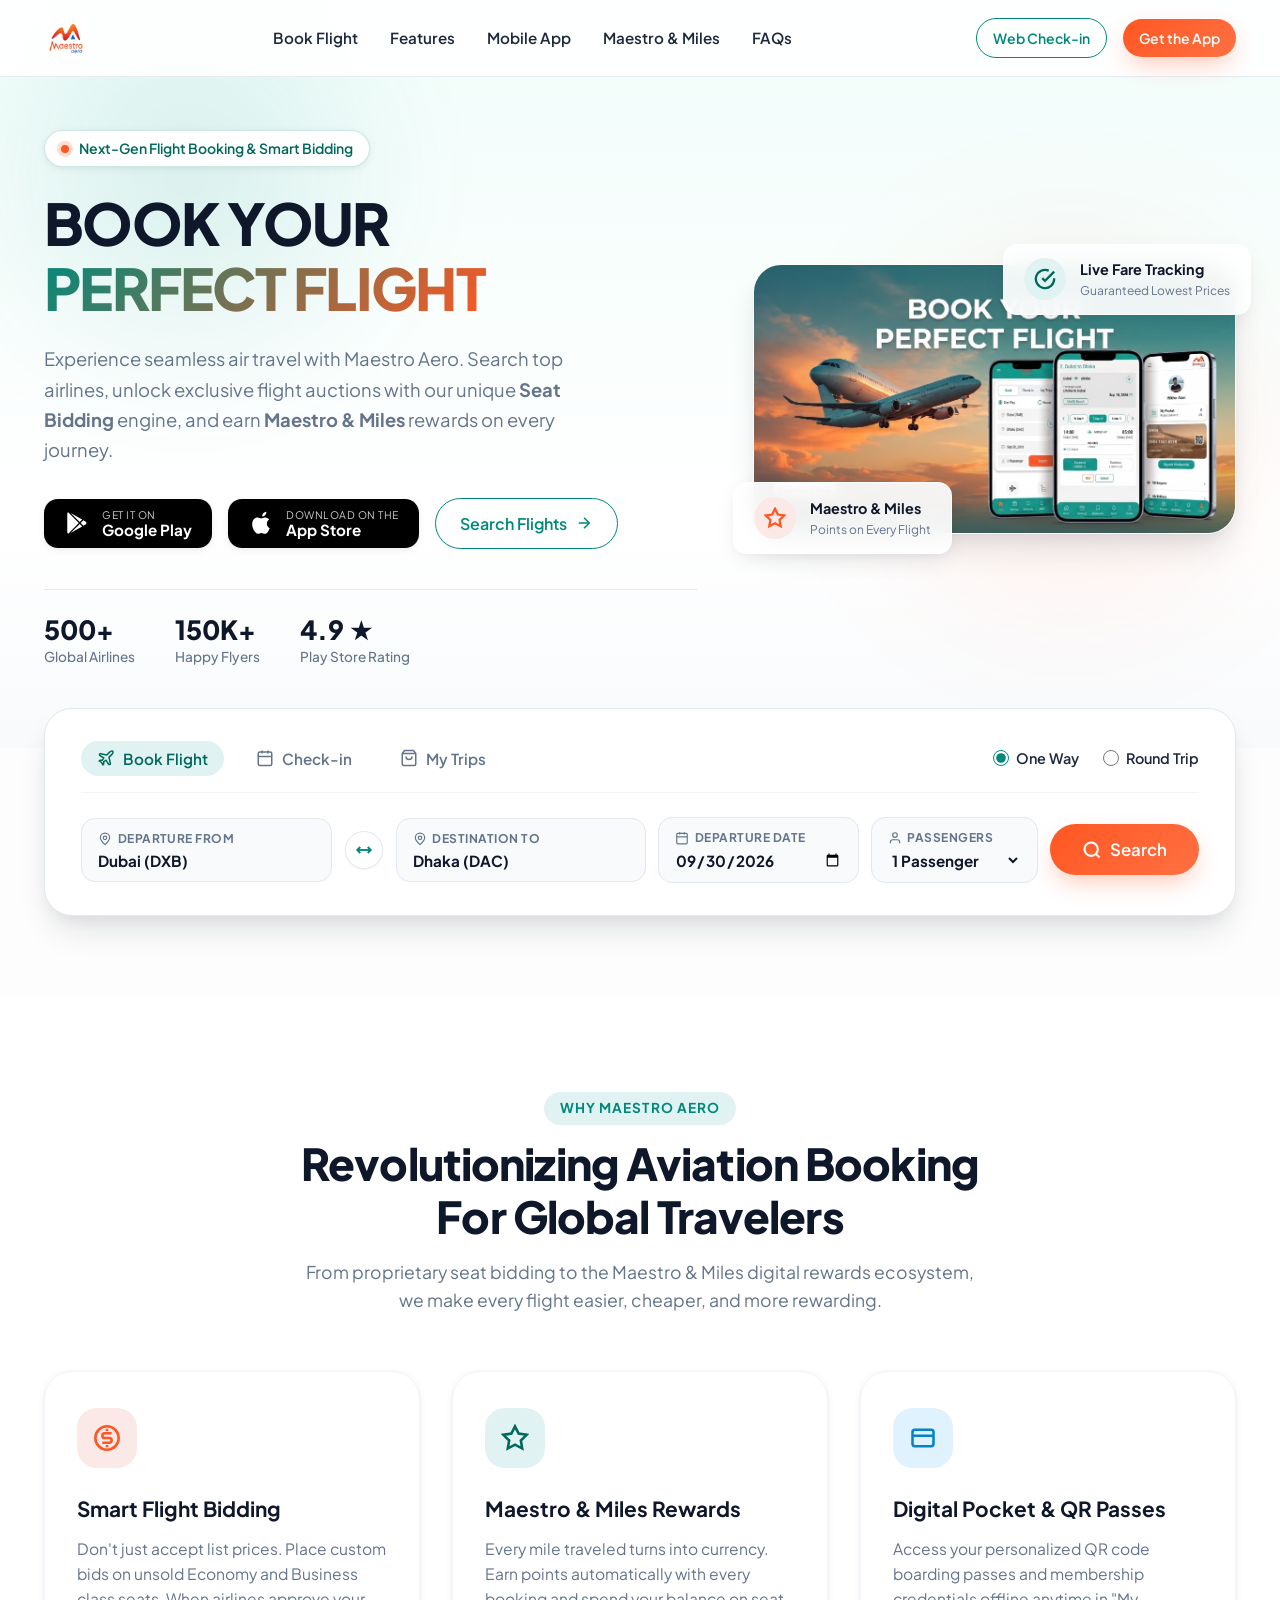
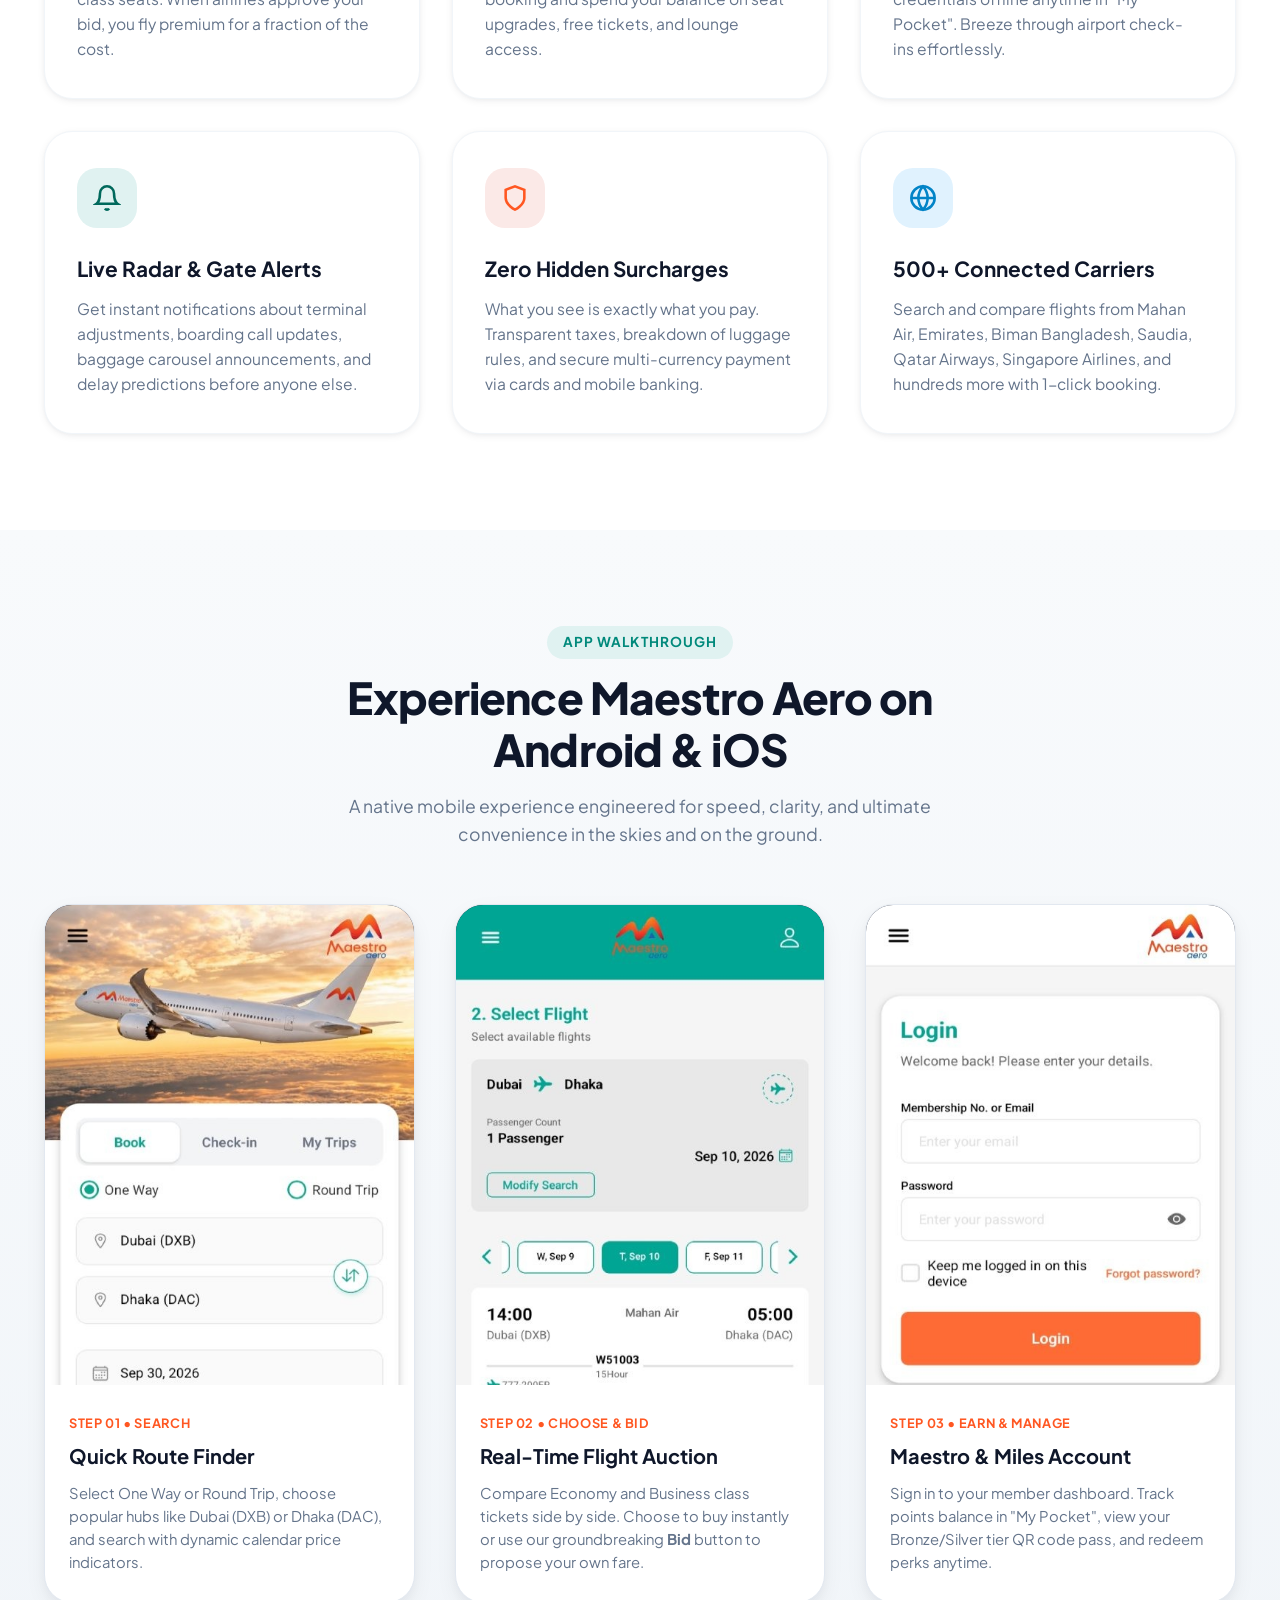
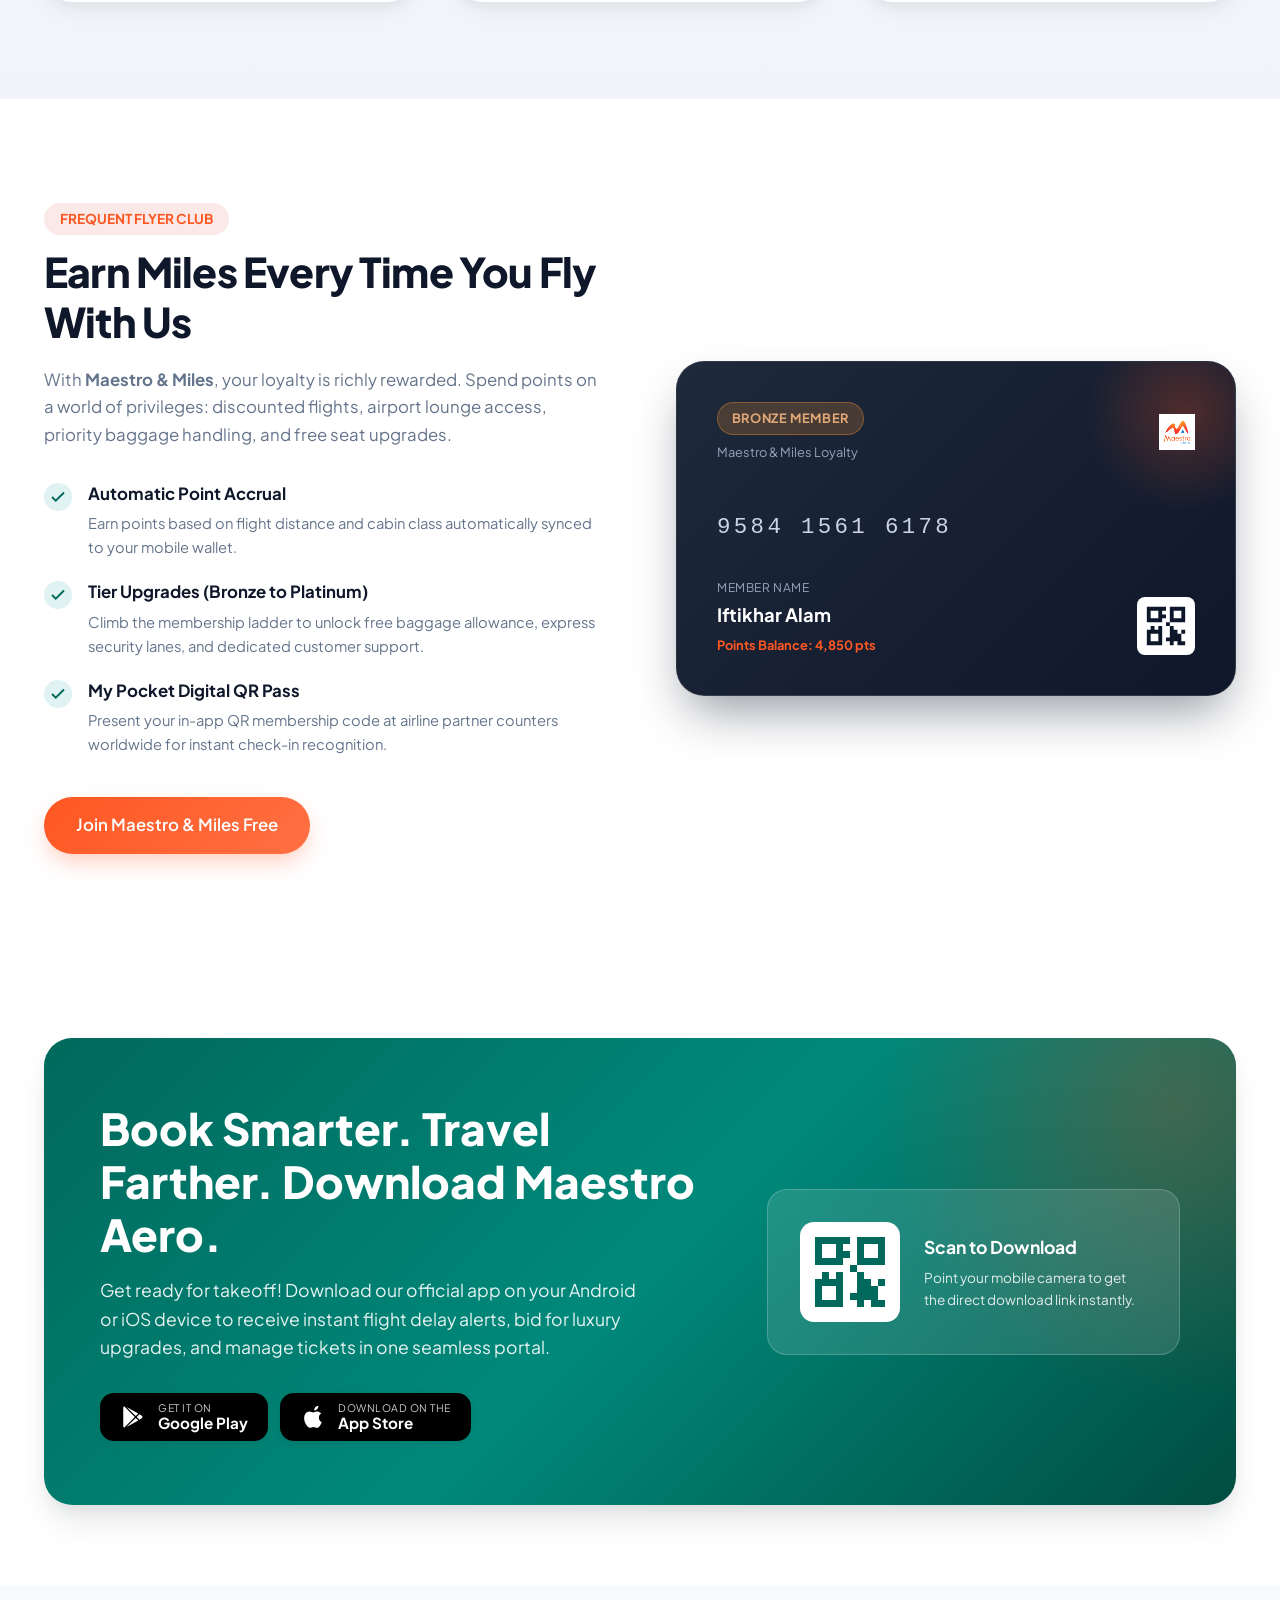
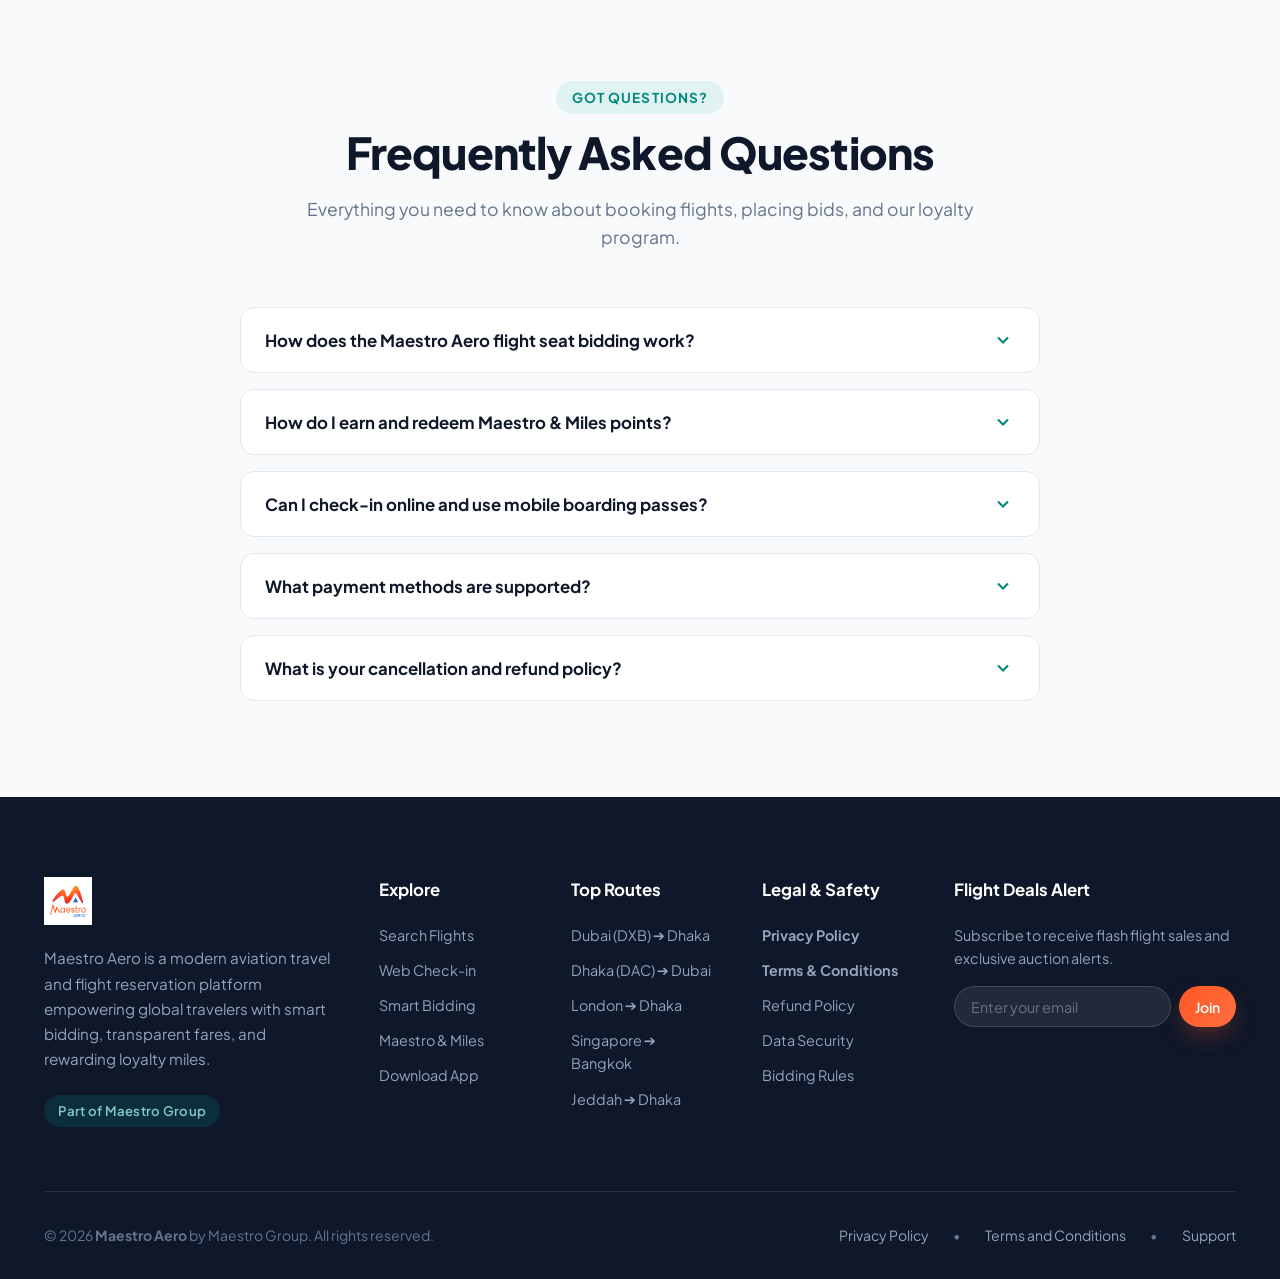
==== index.html @ 2c97f5b4 "feat: initial commit for Maestro Aero landing page, privacy policy, and terms and conditions" ====
<!DOCTYPE html>
<html lang="en">
<head>
  <meta charset="UTF-8">
  <meta name="viewport" content="width=device-width, initial-scale=1.0">
  <title>Maestro Aero - Book Your Perfect Flight | Flights, Bidding & Rewards</title>
  <meta name="description" content="Book your perfect flight with Maestro Aero. Experience real-time seat bidding, competitive airfares, digital boarding passes, and the Maestro & Miles rewards program.">
  <meta name="keywords" content="Maestro Aero, flight booking, airline tickets, flight bidding, Maestro and Miles, travel app, airline rewards">
  
  <!-- Open Graph Meta Tags -->
  <meta property="og:title" content="Maestro Aero - Book Your Perfect Flight">
  <meta property="og:description" content="Smart air travel with seat bidding, lowest fare search, and Maestro & Miles loyalty rewards.">
  <meta property="og:image" content="assets/images/hero-banner.jpg">
  <meta property="og:type" content="website">
  
  <!-- Favicon -->
  <link rel="icon" type="image/png" href="assets/images/logo.png">
  
  <!-- Google Fonts: Plus Jakarta Sans -->
  <link rel="preconnect" href="https://fonts.googleapis.com">
  <link rel="preconnect" href="https://fonts.gstatic.com" crossorigin>
  <link href="https://fonts.googleapis.com/css2?family=Plus+Jakarta+Sans:wght@400;500;600;700;800&display=swap" rel="stylesheet">
  
  <!-- Stylesheet -->
  <link rel="stylesheet" href="assets/css/style.css">
</head>
<body>

  <!-- ========================================================================
       1. Navigation Bar
       ======================================================================== -->
  <header class="navbar" id="navbar">
    <div class="container nav-container">
      <a href="index.html" class="brand-logo" aria-label="Maestro Aero Home">
        <img src="assets/images/logo.png" alt="Maestro Aero Logo" width="160" height="44">
      </a>

      <nav class="nav-menu" aria-label="Primary Navigation">
        <a href="#search" class="nav-link">Book Flight</a>
        <a href="#features" class="nav-link">Features</a>
        <a href="#app-preview" class="nav-link">Mobile App</a>
        <a href="#loyalty" class="nav-link">Maestro & Miles</a>
        <a href="#faq" class="nav-link">FAQs</a>
      </nav>

      <div class="nav-actions">
        <a href="#search" class="btn btn-outline btn-sm">Web Check-in</a>
        <a href="#download" class="btn btn-accent btn-sm">Get the App</a>
      </div>

      <!-- Mobile Hamburger Button -->
      <button class="menu-toggle" aria-label="Toggle navigation menu" aria-expanded="false">
        <svg width="24" height="24" viewBox="0 0 24 24" fill="none" stroke="currentColor" stroke-width="2">
          <line x1="3" y1="12" x2="21" y2="12"></line>
          <line x1="3" y1="6" x2="21" y2="6"></line>
          <line x1="3" y1="18" x2="21" y2="18"></line>
        </svg>
      </button>
    </div>
  </header>

  <!-- Mobile Drawer Menu -->
  <div class="mobile-nav" id="mobileNav">
    <a href="#search" class="nav-link">Book Flight</a>
    <a href="#features" class="nav-link">Features</a>
    <a href="#app-preview" class="nav-link">Mobile App</a>
    <a href="#loyalty" class="nav-link">Maestro & Miles</a>
    <a href="#faq" class="nav-link">FAQs</a>
    <div class="nav-actions">
      <a href="#search" class="btn btn-outline" style="text-align: center;">Web Check-in</a>
      <a href="#download" class="btn btn-accent" style="text-align: center;">Download App</a>
    </div>
  </div>

  <!-- ========================================================================
       2. Hero Section
       ======================================================================== -->
  <section class="hero" id="home">
    <div class="hero-glow-1"></div>
    <div class="hero-glow-2"></div>
    <div class="container hero-grid">
      <div class="hero-content">
        <div class="hero-pill">
          <span class="dot"></span>
          <span>Next-Gen Flight Booking & Smart Bidding</span>
        </div>
        
        <h1 class="hero-title">
          BOOK YOUR <br>
          <span class="gradient-text">PERFECT FLIGHT</span>
        </h1>
        
        <p class="hero-subtitle">
          Experience seamless air travel with Maestro Aero. Search top airlines, unlock exclusive flight auctions with our unique <strong>Seat Bidding</strong> engine, and earn <strong>Maestro & Miles</strong> rewards on every journey.
        </p>

        <div class="hero-cta-group">
          <!-- Google Play Badge -->
          <a href="#download" class="store-badge" aria-label="Get it on Google Play">
            <svg viewBox="0 0 24 24">
              <path d="M3,20.5V3.5C3,2.91 3.34,2.39 3.84,2.15L13.69,12L3.84,21.85C3.34,21.6 3,21.09 3,20.5M16.81,15.12L6.05,21.34L14.54,12.85L16.81,15.12M20.16,10.81C20.5,11.08 20.75,11.5 20.75,12C20.75,12.5 20.53,12.9 20.18,13.18L17.89,14.5L15.39,12L17.89,9.5L20.16,10.81M6.05,2.66L16.81,8.88L14.54,11.15L6.05,2.66Z" />
            </svg>
            <span class="badge-text">
              <span class="small">GET IT ON</span>
              <span class="big">Google Play</span>
            </span>
          </a>

          <!-- App Store Badge -->
          <a href="#download" class="store-badge" aria-label="Download on App Store">
            <svg viewBox="0 0 24 24">
              <path d="M18.71,19.5C17.88,20.74 17,21.95 15.66,21.97C14.32,22 13.89,21.18 12.37,21.18C10.84,21.18 10.37,21.95 9.1,22C7.79,22.05 6.8,20.68 5.96,19.47C4.25,17 2.94,12.45 4.7,9.39C5.57,7.87 7.13,6.91 8.82,6.88C10.1,6.86 11.32,7.75 12.11,7.75C12.89,7.75 14.37,6.68 15.92,6.84C16.57,6.87 18.39,7.1 19.56,8.82C19.47,8.88 17.39,10.1 17.41,12.63C17.44,15.65 20.06,16.66 20.09,16.67C20.06,16.74 19.67,18.11 18.71,19.5M15.97,4.69C16.63,3.88 17.08,2.77 16.96,1.66C16,1.7 14.79,2.27 14.12,3.06C13.53,3.75 13.01,4.88 13.16,5.97C14.28,6.05 15.31,5.5 15.97,4.69Z" />
            </svg>
            <span class="badge-text">
              <span class="small">Download on the</span>
              <span class="big">App Store</span>
            </span>
          </a>

          <a href="#search" class="btn btn-outline">
            Search Flights
            <svg width="18" height="18" viewBox="0 0 24 24" fill="none" stroke="currentColor" stroke-width="2"><line x1="5" y1="12" x2="19" y2="12"></line><polyline points="12 5 19 12 12 19"></polyline></svg>
          </a>
        </div>

        <div class="hero-stats">
          <div class="stat-item">
            <span class="stat-num">500+</span>
            <span class="stat-label">Global Airlines</span>
          </div>
          <div class="stat-item">
            <span class="stat-num">150K+</span>
            <span class="stat-label">Happy Flyers</span>
          </div>
          <div class="stat-item">
            <span class="stat-num">4.9 ★</span>
            <span class="stat-label">Play Store Rating</span>
          </div>
        </div>
      </div>

      <!-- Hero Banner & 3D Visual -->
      <div class="hero-visual">
        <div class="hero-banner-card">
          <img src="assets/images/hero-banner.jpg" alt="Maestro Aero - Book Your Perfect Flight Showcase" width="1024" height="571">
        </div>

        <!-- Floating Badge Top Right -->
        <div class="floating-glass-card top-right">
          <div class="card-icon-circle teal">
            <svg width="22" height="22" viewBox="0 0 24 24" fill="none" stroke="currentColor" stroke-width="2.5"><path d="M22 11.08V12a10 10 0 1 1-5.93-9.14"></path><polyline points="22 4 12 14.01 9 11.01"></polyline></svg>
          </div>
          <div class="floating-card-info">
            <h4>Live Fare Tracking</h4>
            <p>Guaranteed Lowest Prices</p>
          </div>
        </div>

        <!-- Floating Badge Bottom Left -->
        <div class="floating-glass-card bottom-left">
          <div class="card-icon-circle orange">
            <svg width="22" height="22" viewBox="0 0 24 24" fill="none" stroke="currentColor" stroke-width="2.5"><polygon points="12 2 15.09 8.26 22 9.27 17 14.14 18.18 21.02 12 17.77 5.82 21.02 7 14.14 2 9.27 8.91 8.26 12 2"></polygon></svg>
          </div>
          <div class="floating-card-info">
            <h4>Maestro & Miles</h4>
            <p>Points on Every Flight</p>
          </div>
        </div>
      </div>
    </div>
  </section>

  <!-- ========================================================================
       3. Interactive Live Flight Search Widget (Simulator)
       ======================================================================== -->
  <section class="search-widget-section" id="search">
    <div class="container">
      <div class="search-widget-box">
        <!-- Search Navigation Tabs -->
        <div class="search-tabs">
          <button type="button" class="search-tab-btn active">
            <svg width="18" height="18" viewBox="0 0 24 24" fill="none" stroke="currentColor" stroke-width="2"><path d="M17.8 19.2 16 11l3.5-3.5C21 6 21.5 4 21 3c-1-.5-3 0-4.5 1.5L13 8 4.8 6.2c-.5-.1-.9.1-1.1.5l-.3.5c-.2.5-.1 1 .3 1.3L9 12l-2 3H4l-1 1 3 2 2 3 1-1v-3l3-2 3.5 5.3c.3.4.8.5 1.3.3l.5-.2c.4-.3.6-.7.5-1.2z"></path></svg>
            Book Flight
          </button>
          <button type="button" class="search-tab-btn">
            <svg width="18" height="18" viewBox="0 0 24 24" fill="none" stroke="currentColor" stroke-width="2"><rect x="3" y="4" width="18" height="18" rx="2" ry="2"></rect><line x1="16" y1="2" x2="16" y2="6"></line><line x1="8" y1="2" x2="8" y2="6"></line><line x1="3" y1="10" x2="21" y2="10"></line></svg>
            Check-in
          </button>
          <button type="button" class="search-tab-btn">
            <svg width="18" height="18" viewBox="0 0 24 24" fill="none" stroke="currentColor" stroke-width="2"><path d="M6 2L3 6v14a2 2 0 0 0 2 2h14a2 2 0 0 0 2-2V6l-3-4z"></path><line x1="3" y1="6" x2="21" y2="6"></line><path d="M16 10a4 4 0 0 1-8 0"></path></svg>
            My Trips
          </button>

          <!-- Trip Type Radios -->
          <div class="trip-type-radios">
            <label class="radio-label">
              <input type="radio" name="tripType" value="oneway" checked>
              <span>One Way</span>
            </label>
            <label class="radio-label">
              <input type="radio" name="tripType" value="round">
              <span>Round Trip</span>
            </label>
          </div>
        </div>

        <!-- Form Inputs Grid -->
        <form id="flightSearchForm" onsubmit="return false;">
          <div class="search-form-grid">
            <!-- Origin Airport -->
            <div class="input-group-box">
              <label for="originAirport">
                <svg width="14" height="14" viewBox="0 0 24 24" fill="none" stroke="currentColor" stroke-width="2"><circle cx="12" cy="10" r="3"></circle><path d="M12 21.7C17.3 17 20 13 20 10a8 8 0 1 0-16 0c0 3 2.7 6.9 8 11.7z"></path></svg>
                Departure From
              </label>
              <input type="text" id="originAirport" value="Dubai (DXB)" required>
            </div>

            <!-- Swap Button -->
            <div class="swap-btn-container">
              <button type="button" class="swap-btn" id="swapAirportsBtn" title="Swap Airports" aria-label="Swap Origin and Destination">
                <svg width="18" height="18" viewBox="0 0 24 24" fill="none" stroke="currentColor" stroke-width="2.5"><polyline points="7 16 3 12 7 8"></polyline><line x1="21" y1="12" x2="3" y2="12"></line><polyline points="17 8 21 12 17 16"></polyline></svg>
              </button>
            </div>

            <!-- Destination Airport -->
            <div class="input-group-box">
              <label for="destAirport">
                <svg width="14" height="14" viewBox="0 0 24 24" fill="none" stroke="currentColor" stroke-width="2"><circle cx="12" cy="10" r="3"></circle><path d="M12 21.7C17.3 17 20 13 20 10a8 8 0 1 0-16 0c0 3 2.7 6.9 8 11.7z"></path></svg>
                Destination To
              </label>
              <input type="text" id="destAirport" value="Dhaka (DAC)" required>
            </div>

            <!-- Departure Date -->
            <div class="input-group-box">
              <label for="departureDate">
                <svg width="14" height="14" viewBox="0 0 24 24" fill="none" stroke="currentColor" stroke-width="2"><rect x="3" y="4" width="18" height="18" rx="2" ry="2"></rect><line x1="16" y1="2" x2="16" y2="6"></line><line x1="8" y1="2" x2="8" y2="6"></line><line x1="3" y1="10" x2="21" y2="10"></line></svg>
                Departure Date
              </label>
              <input type="date" id="departureDate" value="2026-09-30">
            </div>

            <!-- Return Date (Hidden initially for One-Way) -->
            <div class="input-group-box" id="returnDateGroup" style="display: none;">
              <label for="returnDate">
                <svg width="14" height="14" viewBox="0 0 24 24" fill="none" stroke="currentColor" stroke-width="2"><rect x="3" y="4" width="18" height="18" rx="2" ry="2"></rect><line x1="16" y1="2" x2="16" y2="6"></line><line x1="8" y1="2" x2="8" y2="6"></line><line x1="3" y1="10" x2="21" y2="10"></line></svg>
                Return Date
              </label>
              <input type="date" id="returnDate" value="2026-10-15">
            </div>

            <!-- Passengers -->
            <div class="input-group-box">
              <label for="passengerCount">
                <svg width="14" height="14" viewBox="0 0 24 24" fill="none" stroke="currentColor" stroke-width="2"><path d="M20 21v-2a4 4 0 0 0-4-4H8a4 4 0 0 0-4 4v2"></path><circle cx="12" cy="7" r="4"></circle></svg>
                Passengers
              </label>
              <select id="passengerCount">
                <option value="1" selected>1 Passenger</option>
                <option value="2">2 Passengers</option>
                <option value="3">3 Passengers</option>
                <option value="4">4+ Passengers</option>
              </select>
            </div>

            <!-- Search Action Button -->
            <button type="submit" class="btn btn-accent btn-lg" id="searchFlightBtn">
              <svg width="20" height="20" viewBox="0 0 24 24" fill="none" stroke="currentColor" stroke-width="2.5"><circle cx="11" cy="11" r="8"></circle><line x1="21" y1="21" x2="16.65" y2="16.65"></line></svg>
              Search
            </button>
          </div>
        </form>

        <!-- Interactive Flight Results Simulation Preview -->
        <div class="flight-results-preview" id="flightResultsPreview">
          <div class="results-header-bar">
            <div>
              <h4>Available Flights: Dubai (DXB) ➔ Dhaka (DAC)</h4>
              <p style="font-size: 0.85rem; color: #64748b;">1 Passenger • Direct & Connecting Routes • Live Airline Feeds</p>
            </div>
            <span class="badge badge-teal">Lowest Price Guaranteed</span>
          </div>

          <!-- Result Card as seen in App Screenshot -->
          <div class="result-card">
            <!-- Airline Info -->
            <div class="airline-badge">
              <div style="display: flex; align-items: center; gap: 0.5rem; margin-bottom: 0.25rem;">
                <span class="badge badge-orange" style="font-size: 0.7rem; padding: 0.15rem 0.5rem;">Popular</span>
                <span class="airline-name">Mahan Air</span>
              </div>
              <span class="flight-number">Flight W51003 • Boeing 777-200ER</span>
            </div>

            <!-- Timing and Route Line -->
            <div class="flight-timing-route">
              <div class="timing-node">
                <div class="time">14:00</div>
                <div class="airport">Dubai (DXB)</div>
              </div>

              <div class="route-flight-line">
                <span class="route-duration">15 Hour Duration</span>
                <div class="flight-line-graphic">
                  <svg width="18" height="18" viewBox="0 0 24 24" fill="currentColor">
                    <path d="M21 16v-2l-8-5V3.5c0-.83-.67-1.5-1.5-1.5S10 2.67 10 3.5V9l-8 5v2l8-2.5V19l-2 1.5V22l3.5-1 3.5 1v-1.5L13 19v-5.5l8 2.5z"/>
                  </svg>
                </div>
              </div>

              <div class="timing-node">
                <div class="time">05:00</div>
                <div class="airport">Dhaka (DAC)</div>
              </div>
            </div>

            <!-- Fares -->
            <div class="fare-options-group">
              <div class="fare-box active">
                <div class="class-label">Economy</div>
                <div class="price">৳ 45,005.59</div>
              </div>
              <div class="fare-box">
                <div class="class-label" style="color: #64748b;">Business</div>
                <div class="price">৳ 305,015.89</div>
              </div>
            </div>

            <!-- Actions (Bid & Select) -->
            <div class="fare-actions">
              <button type="button" class="btn-bid" onclick="openBidModal()" title="Make an offer below standard price">
                Bid
              </button>
              <button type="button" class="btn btn-primary" onclick="openSelectModal('Economy', '৳ 45,005.59')">
                Select
              </button>
            </div>
          </div>
        </div>

      </div>
    </div>
  </section>

  <!-- ========================================================================
       4. Core Features Section
       ======================================================================== -->
  <section class="features-section" id="features">
    <div class="container">
      <div class="section-header">
        <span class="section-tag">Why Maestro Aero</span>
        <h2>Revolutionizing Aviation Booking For Global Travelers</h2>
        <p>From proprietary seat bidding to the Maestro & Miles digital rewards ecosystem, we make every flight easier, cheaper, and more rewarding.</p>
      </div>

      <div class="features-grid">
        <!-- Feature 1: Smart Flight Bidding -->
        <div class="feature-card">
          <div class="feature-icon-wrap orange">
            <svg width="28" height="28" viewBox="0 0 24 24" fill="none" stroke="currentColor" stroke-width="2.2"><circle cx="12" cy="12" r="10"></circle><path d="M16 8h-6a2 2 0 1 0 0 4h4a2 2 0 1 1 0 4H8"></path><line x1="12" y1="18" x2="12" y2="20"></line><line x1="12" y1="4" x2="12" y2="6"></line></svg>
          </div>
          <h3>Smart Flight Bidding</h3>
          <p>Don't just accept list prices. Place custom bids on unsold Economy and Business class seats. When airlines approve your bid, you fly premium for a fraction of the cost.</p>
        </div>

        <!-- Feature 2: Maestro & Miles Loyalty -->
        <div class="feature-card">
          <div class="feature-icon-wrap teal">
            <svg width="28" height="28" viewBox="0 0 24 24" fill="none" stroke="currentColor" stroke-width="2.2"><polygon points="12 2 15.09 8.26 22 9.27 17 14.14 18.18 21.02 12 17.77 5.82 21.02 7 14.14 2 9.27 8.91 8.26 12 2"></polygon></svg>
          </div>
          <h3>Maestro & Miles Rewards</h3>
          <p>Every mile traveled turns into currency. Earn points automatically with every booking and spend your balance on seat upgrades, free tickets, and lounge access.</p>
        </div>

        <!-- Feature 3: Digital Pocket & Passes -->
        <div class="feature-card">
          <div class="feature-icon-wrap sky">
            <svg width="28" height="28" viewBox="0 0 24 24" fill="none" stroke="currentColor" stroke-width="2.2"><rect x="3" y="5" width="18" height="14" rx="2"></rect><line x1="3" y1="10" x2="21" y2="10"></line></svg>
          </div>
          <h3>Digital Pocket & QR Passes</h3>
          <p>Access your personalized QR code boarding passes and membership credentials offline anytime in "My Pocket". Breeze through airport check-ins effortlessly.</p>
        </div>

        <!-- Feature 4: Real-Time Flight Alerts -->
        <div class="feature-card">
          <div class="feature-icon-wrap teal">
            <svg width="28" height="28" viewBox="0 0 24 24" fill="none" stroke="currentColor" stroke-width="2.2"><path d="M18 8A6 6 0 0 0 6 8c0 7-3 9-3 9h18s-3-2-3-9"></path><path d="M13.73 21a2 2 0 0 1-3.46 0"></path></svg>
          </div>
          <h3>Live Radar & Gate Alerts</h3>
          <p>Get instant notifications about terminal adjustments, boarding call updates, baggage carousel announcements, and delay predictions before anyone else.</p>
        </div>

        <!-- Feature 5: Transparent Pricing -->
        <div class="feature-card">
          <div class="feature-icon-wrap orange">
            <svg width="28" height="28" viewBox="0 0 24 24" fill="none" stroke="currentColor" stroke-width="2.2"><path d="M12 22s8-4 8-10V5l-8-3-8 3v7c0 6 8 10 8 10z"></path></svg>
          </div>
          <h3>Zero Hidden Surcharges</h3>
          <p>What you see is exactly what you pay. Transparent taxes, breakdown of luggage rules, and secure multi-currency payment via cards and mobile banking.</p>
        </div>

        <!-- Feature 6: Global Airline Aggregation -->
        <div class="feature-card">
          <div class="feature-icon-wrap sky">
            <svg width="28" height="28" viewBox="0 0 24 24" fill="none" stroke="currentColor" stroke-width="2.2"><circle cx="12" cy="12" r="10"></circle><line x1="2" y1="12" x2="22" y2="12"></line><path d="M12 2a15.3 15.3 0 0 1 4 10 15.3 15.3 0 0 1-4 10 15.3 15.3 0 0 1-4-10 15.3 15.3 0 0 1 4-10z"></path></svg>
          </div>
          <h3>500+ Connected Carriers</h3>
          <p>Search and compare flights from Mahan Air, Emirates, Biman Bangladesh, Saudia, Qatar Airways, Singapore Airlines, and hundreds more with 1-click booking.</p>
        </div>
      </div>
    </div>
  </section>

  <!-- ========================================================================
       5. Mobile App Deep Dive Showcase
       ======================================================================== -->
  <section class="app-showcase-section" id="app-preview">
    <div class="container">
      <div class="section-header">
        <span class="section-tag">App Walkthrough</span>
        <h2>Experience Maestro Aero on Android & iOS</h2>
        <p>A native mobile experience engineered for speed, clarity, and ultimate convenience in the skies and on the ground.</p>
      </div>

      <div class="screens-grid">
        <!-- Screen 1: Search -->
        <div class="screen-card">
          <div class="screen-img-container">
            <img src="assets/images/screen-search-home.jpg" alt="Maestro Aero - Flight Search Screen" loading="lazy">
          </div>
          <div class="screen-details">
            <span class="screen-step">Step 01 • Search</span>
            <h3>Quick Route Finder</h3>
            <p>Select One Way or Round Trip, choose popular hubs like Dubai (DXB) or Dhaka (DAC), and search with dynamic calendar price indicators.</p>
          </div>
        </div>

        <!-- Screen 2: Select Flight & Bid -->
        <div class="screen-card">
          <div class="screen-img-container">
            <img src="assets/images/screen-flight-results.jpg" alt="Maestro Aero - Flight Selection & Bid Screen" loading="lazy">
          </div>
          <div class="screen-details">
            <span class="screen-step">Step 02 • Choose & Bid</span>
            <h3>Real-Time Flight Auction</h3>
            <p>Compare Economy and Business class tickets side by side. Choose to buy instantly or use our groundbreaking <strong>Bid</strong> button to propose your own fare.</p>
          </div>
        </div>

        <!-- Screen 3: Rewards & Profile -->
        <div class="screen-card">
          <div class="screen-img-container">
            <img src="assets/images/screen-login-rewards.jpg" alt="Maestro Aero - Login & Rewards Screen" loading="lazy">
          </div>
          <div class="screen-details">
            <span class="screen-step">Step 03 • Earn & Manage</span>
            <h3>Maestro & Miles Account</h3>
            <p>Sign in to your member dashboard. Track points balance in "My Pocket", view your Bronze/Silver tier QR code pass, and redeem perks anytime.</p>
          </div>
        </div>
      </div>
    </div>
  </section>

  <!-- ========================================================================
       6. Maestro & Miles Loyalty Program Section
       ======================================================================== -->
  <section class="loyalty-section" id="loyalty">
    <div class="container loyalty-grid">
      <div class="loyalty-content">
        <span class="section-tag" style="display: inline-block; margin-bottom: 0.75rem; font-size: 0.85rem; font-weight: 700; text-transform: uppercase; color: var(--color-accent); background: var(--color-accent-soft); padding: 0.35rem 1rem; border-radius: 9999px;">
          Frequent Flyer Club
        </span>
        <h2>Earn Miles Every Time You Fly With Us</h2>
        <p>
          With <strong>Maestro & Miles</strong>, your loyalty is richly rewarded. Spend points on a world of privileges: discounted flights, airport lounge access, priority baggage handling, and free seat upgrades.
        </p>

        <div class="perks-list">
          <div class="perk-item">
            <div class="perk-check">
              <svg width="18" height="18" viewBox="0 0 24 24" fill="none" stroke="currentColor" stroke-width="2.5"><polyline points="20 6 9 17 4 12"></polyline></svg>
            </div>
            <div class="perk-text">
              <h4>Automatic Point Accrual</h4>
              <p>Earn points based on flight distance and cabin class automatically synced to your mobile wallet.</p>
            </div>
          </div>

          <div class="perk-item">
            <div class="perk-check">
              <svg width="18" height="18" viewBox="0 0 24 24" fill="none" stroke="currentColor" stroke-width="2.5"><polyline points="20 6 9 17 4 12"></polyline></svg>
            </div>
            <div class="perk-text">
              <h4>Tier Upgrades (Bronze to Platinum)</h4>
              <p>Climb the membership ladder to unlock free baggage allowance, express security lanes, and dedicated customer support.</p>
            </div>
          </div>

          <div class="perk-item">
            <div class="perk-check">
              <svg width="18" height="18" viewBox="0 0 24 24" fill="none" stroke="currentColor" stroke-width="2.5"><polyline points="20 6 9 17 4 12"></polyline></svg>
            </div>
            <div class="perk-text">
              <h4>My Pocket Digital QR Pass</h4>
              <p>Present your in-app QR membership code at airline partner counters worldwide for instant check-in recognition.</p>
            </div>
          </div>
        </div>

        <a href="#download" class="btn btn-accent btn-lg">
          Join Maestro & Miles Free
        </a>
      </div>

      <!-- Digital Membership Card Mockup (Recreated faithfully from real app UI) -->
      <div class="card-visual-wrap">
        <div class="membership-card-digital">
          <div class="membership-header">
            <div>
              <span class="membership-tier-chip">Bronze Member</span>
              <div style="font-size: 0.8rem; color: #94a3b8; margin-top: 0.4rem;">Maestro & Miles Loyalty</div>
            </div>
            <img src="assets/images/logo.png" alt="Maestro Aero" style="height: 36px; filter: brightness(1.2);">
          </div>

          <div class="membership-number">
            9584 1561 6178
          </div>

          <div class="membership-footer">
            <div class="holder-info">
              <div class="label">Member Name</div>
              <div class="name">Iftikhar Alam</div>
              <div style="font-size: 0.8rem; color: #ff5722; font-weight: 700; margin-top: 0.3rem;">Points Balance: 4,850 pts</div>
            </div>

            <div class="qr-code-placeholder" title="Digital Member QR">
              <svg viewBox="0 0 24 24" width="46" height="46" fill="#0f172a">
                <path d="M2,2H10V10H2V2M4,4V8H8V4H4M14,2H22V10H14V2M16,4V8H20V4H16M2,14H10V22H2V14M4,16V20H8V16H4M18,14V18H14V14H18M20,18V22H18V20H16V22H14V20H12V18H14V16H16V14H18V16H20V18M22,20H20V22H22V20M20,14V16H22V14H20M12,2H10V4H12V2M6,12H4V14H6V12M12,6H10V8H12V6M8,12H10V14H8V12M12,10H14V12H12V10M14,12H16V14H14V12Z" />
              </svg>
            </div>
          </div>
        </div>
      </div>
    </div>
  </section>

  <!-- ========================================================================
       7. App Download Call To Action Banner
       ======================================================================== -->
  <section class="cta-banner-section" id="download">
    <div class="container">
      <div class="cta-banner-box">
        <div class="cta-content-grid">
          <div>
            <h2>Book Smarter. Travel Farther. Download Maestro Aero.</h2>
            <p>Get ready for takeoff! Download our official app on your Android or iOS device to receive instant flight delay alerts, bid for luxury upgrades, and manage tickets in one seamless portal.</p>
            
            <div class="app-badges-wrap">
              <!-- Google Play -->
              <a href="#" class="store-badge" aria-label="Get Maestro Aero on Google Play">
                <svg viewBox="0 0 24 24">
                  <path d="M3,20.5V3.5C3,2.91 3.34,2.39 3.84,2.15L13.69,12L3.84,21.85C3.34,21.6 3,21.09 3,20.5M16.81,15.12L6.05,21.34L14.54,12.85L16.81,15.12M20.16,10.81C20.5,11.08 20.75,11.5 20.75,12C20.75,12.5 20.53,12.9 20.18,13.18L17.89,14.5L15.39,12L17.89,9.5L20.16,10.81M6.05,2.66L16.81,8.88L14.54,11.15L6.05,2.66Z" />
                </svg>
                <span class="badge-text">
                  <span class="small">GET IT ON</span>
                  <span class="big">Google Play</span>
                </span>
              </a>

              <!-- App Store -->
              <a href="#" class="store-badge" aria-label="Download Maestro Aero on App Store">
                <svg viewBox="0 0 24 24">
                  <path d="M18.71,19.5C17.88,20.74 17,21.95 15.66,21.97C14.32,22 13.89,21.18 12.37,21.18C10.84,21.18 10.37,21.95 9.1,22C7.79,22.05 6.8,20.68 5.96,19.47C4.25,17 2.94,12.45 4.7,9.39C5.57,7.87 7.13,6.91 8.82,6.88C10.1,6.86 11.32,7.75 12.11,7.75C12.89,7.75 14.37,6.68 15.92,6.84C16.57,6.87 18.39,7.1 19.56,8.82C19.47,8.88 17.39,10.1 17.41,12.63C17.44,15.65 20.06,16.66 20.09,16.67C20.06,16.74 19.67,18.11 18.71,19.5M15.97,4.69C16.63,3.88 17.08,2.77 16.96,1.66C16,1.7 14.79,2.27 14.12,3.06C13.53,3.75 13.01,4.88 13.16,5.97C14.28,6.05 15.31,5.5 15.97,4.69Z" />
                </svg>
                <span class="badge-text">
                  <span class="small">Download on the</span>
                  <span class="big">App Store</span>
                </span>
              </a>
            </div>
          </div>

          <!-- QR Code Download Box -->
          <div class="cta-qr-box">
            <div class="cta-qr-code">
              <svg viewBox="0 0 24 24" width="100%" height="100%" fill="#00695c">
                <path d="M2,2H10V10H2V2M4,4V8H8V4H4M14,2H22V10H14V2M16,4V8H20V4H16M2,14H10V22H2V14M4,16V20H8V16H4M18,14V18H14V14H18M20,18V22H18V20H16V22H14V20H12V18H14V16H16V14H18V16H20V18M22,20H20V22H22V20M20,14V16H22V14H20M12,2H10V4H12V2M6,12H4V14H6V12M12,6H10V8H12V6M8,12H10V14H8V12M12,10H14V12H12V10M14,12H16V14H14V12Z" />
              </svg>
            </div>
            <div class="cta-qr-text">
              <h4>Scan to Download</h4>
              <p>Point your mobile camera to get the direct download link instantly.</p>
            </div>
          </div>
        </div>
      </div>
    </div>
  </section>

  <!-- ========================================================================
       8. Frequently Asked Questions (Accordion)
       ======================================================================== -->
  <section class="faq-section" id="faq">
    <div class="container">
      <div class="section-header">
        <span class="section-tag">Got Questions?</span>
        <h2>Frequently Asked Questions</h2>
        <p>Everything you need to know about booking flights, placing bids, and our loyalty program.</p>
      </div>

      <div class="faq-list">
        <!-- FAQ 1 -->
        <div class="faq-item">
          <button class="faq-question" type="button">
            <span>How does the Maestro Aero flight seat bidding work?</span>
            <span class="faq-icon">
              <svg width="20" height="20" viewBox="0 0 24 24" fill="none" stroke="currentColor" stroke-width="2.5"><polyline points="6 9 12 15 18 9"></polyline></svg>
            </span>
          </button>
          <div class="faq-answer">
            <p>Our smart bidding feature lets travelers submit a custom price offer on selected flights and cabin classes. Participating airlines review open bids leading up to departure. If your offer meets the airline's acceptance threshold, your ticket is automatically confirmed and issued at your bid price!</p>
          </div>
        </div>

        <!-- FAQ 2 -->
        <div class="faq-item">
          <button class="faq-question" type="button">
            <span>How do I earn and redeem Maestro & Miles points?</span>
            <span class="faq-icon">
              <svg width="20" height="20" viewBox="0 0 24 24" fill="none" stroke="currentColor" stroke-width="2.5"><polyline points="6 9 12 15 18 9"></polyline></svg>
            </span>
          </button>
          <div class="faq-answer">
            <p>You automatically earn miles every time you book through the Maestro Aero app. Points are calculated based on the actual flight distance and class of travel. You can redeem points during checkout to pay for tickets, seat upgrades, baggage allowances, or partner hotel perks.</p>
          </div>
        </div>

        <!-- FAQ 3 -->
        <div class="faq-item">
          <button class="faq-question" type="button">
            <span>Can I check-in online and use mobile boarding passes?</span>
            <span class="faq-icon">
              <svg width="20" height="20" viewBox="0 0 24 24" fill="none" stroke="currentColor" stroke-width="2.5"><polyline points="6 9 12 15 18 9"></polyline></svg>
            </span>
          </button>
          <div class="faq-answer">
            <p>Yes! Maestro Aero offers direct web and mobile check-in starting 24 to 48 hours prior to scheduled departure. Once checked in, your digital boarding pass with barcoded verification will be available offline in your app's "My Pocket" section.</p>
          </div>
        </div>

        <!-- FAQ 4 -->
        <div class="faq-item">
          <button class="faq-question" type="button">
            <span>What payment methods are supported?</span>
            <span class="faq-icon">
              <svg width="20" height="20" viewBox="0 0 24 24" fill="none" stroke="currentColor" stroke-width="2.5"><polyline points="6 9 12 15 18 9"></polyline></svg>
            </span>
          </button>
          <div class="faq-answer">
            <p>We support all major international and domestic credit/debit cards (Visa, MasterCard, American Express), mobile financial services (bKash, Nagad), and digital wallets. All transactions are protected by bank-grade 256-bit SSL encryption and PCI-DSS compliance.</p>
          </div>
        </div>

        <!-- FAQ 5 -->
        <div class="faq-item">
          <button class="faq-question" type="button">
            <span>What is your cancellation and refund policy?</span>
            <span class="faq-icon">
              <svg width="20" height="20" viewBox="0 0 24 24" fill="none" stroke="currentColor" stroke-width="2.5"><polyline points="6 9 12 15 18 9"></polyline></svg>
            </span>
          </button>
          <div class="faq-answer">
            <p>Refund and change rules vary depending on the fare conditions set by the specific airline (e.g. Non-Refundable vs Flexible fares). You can review individual cancellation terms prior to booking. For detailed terms, please visit our dedicated <a href="terms.html" style="color: var(--color-primary); font-weight: 600; text-decoration: underline;">Terms & Conditions</a> page.</p>
          </div>
        </div>
      </div>
    </div>
  </section>

  <!-- ========================================================================
       9. Footer
       ======================================================================== -->
  <footer class="footer">
    <div class="container">
      <div class="footer-top">
        <!-- Brand & Mission -->
        <div class="footer-col footer-brand">
          <a href="index.html" class="brand-logo">
            <img src="assets/images/logo.png" alt="Maestro Aero Logo">
          </a>
          <p>
            Maestro Aero is a modern aviation travel and flight reservation platform empowering global travelers with smart bidding, transparent fares, and rewarding loyalty miles.
          </p>
          <span class="badge badge-teal" style="background: rgba(0, 137, 123, 0.2); color: #80cbc4;">
            Part of Maestro Group
          </span>
        </div>

        <!-- Quick Links -->
        <div class="footer-col">
          <h4>Explore</h4>
          <div class="footer-links">
            <a href="#search">Search Flights</a>
            <a href="#search">Web Check-in</a>
            <a href="#features">Smart Bidding</a>
            <a href="#loyalty">Maestro & Miles</a>
            <a href="#download">Download App</a>
          </div>
        </div>

        <!-- Airlines & Routes -->
        <div class="footer-col">
          <h4>Top Routes</h4>
          <div class="footer-links">
            <a href="#search">Dubai (DXB) ➔ Dhaka</a>
            <a href="#search">Dhaka (DAC) ➔ Dubai</a>
            <a href="#search">London ➔ Dhaka</a>
            <a href="#search">Singapore ➔ Bangkok</a>
            <a href="#search">Jeddah ➔ Dhaka</a>
          </div>
        </div>

        <!-- Legal & Compliance -->
        <div class="footer-col">
          <h4>Legal & Safety</h4>
          <div class="footer-links">
            <a href="privacy.html"><strong>Privacy Policy</strong></a>
            <a href="terms.html"><strong>Terms & Conditions</strong></a>
            <a href="terms.html#refunds">Refund Policy</a>
            <a href="privacy.html#security">Data Security</a>
            <a href="terms.html#bidding">Bidding Rules</a>
          </div>
        </div>

        <!-- Newsletter & Updates -->
        <div class="footer-col footer-newsletter">
          <h4>Flight Deals Alert</h4>
          <p>Subscribe to receive flash flight sales and exclusive auction alerts.</p>
          <form class="newsletter-form" onsubmit="alert('Thank you for subscribing to Maestro Aero flight alerts!'); return false;">
            <input type="email" placeholder="Enter your email" required>
            <button type="submit" class="btn btn-accent btn-sm">Join</button>
          </form>
        </div>
      </div>

      <!-- Bottom Bar -->
      <div class="footer-bottom">
        <div>
          © <span id="currentYear">2026</span> <strong>Maestro Aero</strong> by Maestro Group. All rights reserved.
        </div>
        <div class="footer-legal-links">
          <a href="privacy.html">Privacy Policy</a>
          <span>•</span>
          <a href="terms.html">Terms and Conditions</a>
          <span>•</span>
          <a href="#faq">Support</a>
        </div>
      </div>
    </div>
  </footer>

  <!-- ========================================================================
       10. Interactive Modal Dialog (Bid & Booking Select)
       ======================================================================== -->
  <div class="modal-overlay" id="actionModal" role="dialog" aria-modal="true">
    <div class="modal-dialog">
      <button type="button" class="modal-close-btn" id="modalCloseBtn" aria-label="Close dialog">
        <svg width="20" height="20" viewBox="0 0 24 24" fill="none" stroke="currentColor" stroke-width="2.5"><line x1="18" y1="6" x2="6" y2="18"></line><line x1="6" y1="6" x2="18" y2="18"></line></svg>
      </button>
      <h3 id="modalTitle" style="font-size: 1.35rem; font-weight: 800; color: #0f172a; margin-bottom: 1rem;">Action Title</h3>
      <div id="modalBody">
        <!-- Dynamically injected via JavaScript -->
      </div>
    </div>
  </div>

  <!-- Scripts -->
  <script src="assets/js/main.js"></script>
</body>
</html>
---- assets/css/style.css ----
/* ==========================================================================
   Maestro Aero - Official Brand Stylesheet
   Modern Aviation Travel Platform
   Built with pure Vanilla CSS
   ========================================================================== */

/* --------------------------------------------------------------------------
   1. Design System & CSS Variables
   -------------------------------------------------------------------------- */
:root {
  /* Brand Colors from App UI */
  --color-primary: #00897b;           /* Aviation Teal */
  --color-primary-dark: #00695c;      /* Deep Teal */
  --color-primary-light: #26a69a;     /* Bright Teal */
  --color-primary-soft: #e0f2f1;      /* Pale Mint/Teal Tint */
  --color-primary-rgb: 0, 137, 123;
  
  --color-accent: #ff5722;            /* Coral Orange */
  --color-accent-hover: #e64a19;      /* Deep Orange */
  --color-accent-soft: #fbe9e7;       /* Soft Peach Tint */
  --color-accent-rgb: 255, 87, 34;

  --color-sky-blue: #0284c7;          /* Logo "aero" Sky Blue */
  --color-sky-light: #e0f2fe;

  /* Neutrals & Dark Tones */
  --color-dark: #0f172a;              /* Slate Navy / Near Black */
  --color-dark-surface: #1e293b;
  --color-text-main: #1e293b;
  --color-text-muted: #64748b;
  --color-text-light: #94a3b8;
  --color-bg-light: #f8fafc;
  --color-bg-white: #ffffff;
  --color-border: #e2e8f0;
  --color-border-light: #f1f5f9;

  /* Elevation Shadows */
  --shadow-xs: 0 1px 2px 0 rgba(15, 23, 42, 0.05);
  --shadow-sm: 0 2px 8px -1px rgba(15, 23, 42, 0.08), 0 1px 4px -1px rgba(15, 23, 42, 0.04);
  --shadow-md: 0 8px 24px -4px rgba(15, 23, 42, 0.08), 0 4px 12px -2px rgba(15, 23, 42, 0.04);
  --shadow-lg: 0 20px 35px -8px rgba(15, 23, 42, 0.12), 0 8px 16px -4px rgba(15, 23, 42, 0.06);
  --shadow-teal: 0 10px 25px -5px rgba(0, 137, 123, 0.35);
  --shadow-orange: 0 10px 25px -5px rgba(255, 87, 34, 0.35);

  /* Border Radii */
  --radius-sm: 8px;
  --radius-md: 14px;
  --radius-lg: 20px;
  --radius-xl: 28px;
  --radius-full: 9999px;

  /* Typography */
  --font-sans: 'Plus Jakarta Sans', system-ui, -apple-system, BlinkMacSystemFont, 'Segoe UI', Roboto, sans-serif;
  --transition-fast: 0.2s ease;
  --transition-base: 0.3s cubic-bezier(0.16, 1, 0.3, 1);
  --container-max: 1240px;
}

/* --------------------------------------------------------------------------
   2. Reset & Global Styles
   -------------------------------------------------------------------------- */
*, *::before, *::after {
  box-sizing: border-box;
  margin: 0;
  padding: 0;
}

html {
  scroll-behavior: smooth;
  font-size: 16px;
  -webkit-text-size-adjust: 100%;
}

body {
  font-family: var(--font-sans);
  color: var(--text-main, #1e293b);
  background-color: #fdfdfd;
  line-height: 1.6;
  overflow-x: hidden;
  -webkit-font-smoothing: antialiased;
  -moz-osx-font-smoothing: grayscale;
}

img, svg {
  display: block;
  max-width: 100%;
  height: auto;
}

a {
  color: inherit;
  text-decoration: none;
  transition: color var(--transition-fast);
}

button, input, select, textarea {
  font-family: inherit;
  font-size: inherit;
  outline: none;
  border: none;
}

button {
  cursor: pointer;
}

ul, ol {
  list-style: none;
}

.container {
  width: 100%;
  max-width: var(--container-max);
  margin-left: auto;
  margin-right: auto;
  padding-left: 1.5rem;
  padding-right: 1.5rem;
}

/* --------------------------------------------------------------------------
   3. Buttons & Component Utilities
   -------------------------------------------------------------------------- */
.btn {
  display: inline-flex;
  align-items: center;
  justify-content: center;
  gap: 0.5rem;
  font-weight: 600;
  padding: 0.75rem 1.5rem;
  border-radius: var(--radius-full);
  transition: all var(--transition-base);
  text-align: center;
  white-space: nowrap;
  user-select: none;
}

.btn-sm {
  padding: 0.5rem 1rem;
  font-size: 0.875rem;
}

.btn-lg {
  padding: 0.95rem 2rem;
  font-size: 1.05rem;
}

.btn-primary {
  background-color: var(--color-primary);
  color: #ffffff;
  box-shadow: var(--shadow-teal);
}

.btn-primary:hover {
  background-color: var(--color-primary-dark);
  transform: translateY(-2px);
  box-shadow: 0 12px 28px -4px rgba(0, 137, 123, 0.45);
  color: #ffffff;
}

.btn-accent {
  background: linear-gradient(135deg, var(--color-accent) 0%, #ff7043 100%);
  color: #ffffff;
  box-shadow: var(--shadow-orange);
}

.btn-accent:hover {
  background: linear-gradient(135deg, var(--color-accent-hover) 0%, #ff5722 100%);
  transform: translateY(-2px);
  box-shadow: 0 12px 28px -4px rgba(255, 87, 34, 0.45);
  color: #ffffff;
}

.btn-outline {
  background: transparent;
  color: var(--color-primary);
  border: 1.5px solid var(--color-primary);
}

.btn-outline:hover {
  background: var(--color-primary-soft);
  color: var(--color-primary-dark);
}

.btn-outline-white {
  background: rgba(255, 255, 255, 0.15);
  color: #ffffff;
  border: 1.5px solid rgba(255, 255, 255, 0.4);
  backdrop-filter: blur(8px);
}

.btn-outline-white:hover {
  background: #ffffff;
  color: var(--color-dark);
  border-color: #ffffff;
}

.btn-white {
  background: #ffffff;
  color: var(--color-dark);
  box-shadow: var(--shadow-md);
}

.btn-white:hover {
  background: #f8fafc;
  color: var(--color-primary);
  transform: translateY(-2px);
}

/* Badge pills */
.badge {
  display: inline-flex;
  align-items: center;
  gap: 0.4rem;
  padding: 0.35rem 0.85rem;
  border-radius: var(--radius-full);
  font-size: 0.825rem;
  font-weight: 600;
  letter-spacing: 0.02em;
}

.badge-teal {
  background: var(--color-primary-soft);
  color: var(--color-primary-dark);
}

.badge-orange {
  background: var(--color-accent-soft);
  color: var(--color-accent-hover);
}

.badge-outline {
  border: 1px solid currentColor;
}

/* Section Header Shared */
.section-header {
  text-align: center;
  max-width: 680px;
  margin: 0 auto 3.5rem;
}

.section-header .section-tag {
  display: inline-block;
  margin-bottom: 0.75rem;
  font-size: 0.85rem;
  font-weight: 700;
  text-transform: uppercase;
  letter-spacing: 0.08em;
  color: var(--color-primary);
  background: var(--color-primary-soft);
  padding: 0.35rem 1rem;
  border-radius: var(--radius-full);
}

.section-header h2 {
  font-size: clamp(2rem, 3.5vw, 2.75rem);
  font-weight: 800;
  color: var(--color-dark);
  line-height: 1.2;
  margin-bottom: 1rem;
  letter-spacing: -0.02em;
}

.section-header p {
  font-size: 1.1rem;
  color: var(--color-text-muted);
  line-height: 1.6;
}

/* --------------------------------------------------------------------------
   4. Navigation Bar
   -------------------------------------------------------------------------- */
.navbar {
  position: fixed;
  top: 0;
  left: 0;
  right: 0;
  z-index: 1000;
  background: rgba(255, 255, 255, 0.9);
  backdrop-filter: blur(14px);
  -webkit-backdrop-filter: blur(14px);
  border-bottom: 1px solid rgba(226, 232, 240, 0.8);
  transition: all var(--transition-fast);
}

.navbar.scrolled {
  background: rgba(255, 255, 255, 0.98);
  box-shadow: 0 4px 20px -2px rgba(15, 23, 42, 0.08);
}

.nav-container {
  display: flex;
  align-items: center;
  justify-content: space-between;
  height: 76px;
}

.brand-logo {
  display: flex;
  align-items: center;
  gap: 0.75rem;
}

.brand-logo img {
  height: 44px;
  width: auto;
  object-fit: contain;
  transition: transform var(--transition-fast);
}

.brand-logo:hover img {
  transform: scale(1.05);
}

.nav-menu {
  display: flex;
  align-items: center;
  gap: 2rem;
}

.nav-link {
  font-weight: 600;
  font-size: 0.95rem;
  color: var(--color-text-main);
  position: relative;
  padding: 0.4rem 0;
}

.nav-link::after {
  content: '';
  position: absolute;
  bottom: 0;
  left: 0;
  width: 0;
  height: 2px;
  background: var(--color-accent);
  transition: width var(--transition-fast);
  border-radius: 2px;
}

.nav-link:hover {
  color: var(--color-primary);
}

.nav-link:hover::after {
  width: 100%;
}

.nav-actions {
  display: flex;
  align-items: center;
  gap: 1rem;
}

.menu-toggle {
  display: none;
  background: transparent;
  width: 42px;
  height: 42px;
  border-radius: var(--radius-sm);
  border: 1px solid var(--color-border);
  color: var(--color-dark);
  align-items: center;
  justify-content: center;
  cursor: pointer;
}

/* Mobile Nav Drawer */
.mobile-nav {
  position: fixed;
  top: 76px;
  left: 0;
  right: 0;
  background: #ffffff;
  border-bottom: 1px solid var(--color-border);
  box-shadow: var(--shadow-lg);
  padding: 1.5rem;
  display: flex;
  flex-direction: column;
  gap: 1rem;
  transform: translateY(-120%);
  opacity: 0;
  visibility: hidden;
  transition: all var(--transition-base);
  z-index: 999;
}

.mobile-nav.is-active {
  transform: translateY(0);
  opacity: 1;
  visibility: visible;
}

.mobile-nav .nav-link {
  padding: 0.75rem 0;
  font-size: 1.05rem;
  border-bottom: 1px solid var(--color-border-light);
}

.mobile-nav .nav-actions {
  flex-direction: column;
  align-items: stretch;
  margin-top: 0.5rem;
}

/* --------------------------------------------------------------------------
   5. Hero Section
   -------------------------------------------------------------------------- */
.hero {
  position: relative;
  padding-top: 130px;
  padding-bottom: 80px;
  background: linear-gradient(180deg, #f0fdfa 0%, #ffffff 70%, #f8fafc 100%);
  overflow: hidden;
}

.hero-glow-1 {
  position: absolute;
  top: -10%;
  left: -5%;
  width: 500px;
  height: 500px;
  background: radial-gradient(circle, rgba(0, 137, 123, 0.12) 0%, rgba(255, 255, 255, 0) 70%);
  border-radius: 50%;
  filter: blur(40px);
  pointer-events: none;
}

.hero-glow-2 {
  position: absolute;
  top: 20%;
  right: -5%;
  width: 550px;
  height: 550px;
  background: radial-gradient(circle, rgba(255, 87, 34, 0.1) 0%, rgba(255, 255, 255, 0) 70%);
  border-radius: 50%;
  filter: blur(40px);
  pointer-events: none;
}

.hero-grid {
  display: grid;
  grid-template-columns: 1.15fr 0.85fr;
  align-items: center;
  gap: 3.5rem;
}

.hero-content {
  position: relative;
  z-index: 2;
}

.hero-pill {
  display: inline-flex;
  align-items: center;
  gap: 0.6rem;
  background: #ffffff;
  padding: 0.4rem 1rem;
  border-radius: var(--radius-full);
  border: 1px solid rgba(0, 137, 123, 0.2);
  box-shadow: var(--shadow-sm);
  margin-bottom: 1.5rem;
  font-size: 0.875rem;
  font-weight: 600;
  color: var(--color-primary-dark);
}

.hero-pill .dot {
  width: 8px;
  height: 8px;
  border-radius: 50%;
  background: var(--color-accent);
  box-shadow: 0 0 0 4px rgba(255, 87, 34, 0.2);
  animation: pulse-dot 2s infinite;
}

@keyframes pulse-dot {
  0%, 100% { transform: scale(1); opacity: 1; }
  50% { transform: scale(1.3); opacity: 0.8; }
}

.hero-title {
  font-size: clamp(2.4rem, 4.5vw, 3.8rem);
  font-weight: 800;
  line-height: 1.12;
  color: var(--color-dark);
  margin-bottom: 1.5rem;
  letter-spacing: -0.03em;
}

.hero-title .gradient-text {
  background: linear-gradient(135deg, var(--color-primary) 0%, var(--color-accent) 100%);
  -webkit-background-clip: text;
  -webkit-text-fill-color: transparent;
}

.hero-subtitle {
  font-size: 1.15rem;
  color: var(--color-text-muted);
  line-height: 1.65;
  margin-bottom: 2rem;
  max-width: 540px;
}

.hero-cta-group {
  display: flex;
  flex-wrap: wrap;
  align-items: center;
  gap: 1rem;
  margin-bottom: 2.5rem;
}

/* App Store Badges */
.app-badges-wrap {
  display: flex;
  align-items: center;
  gap: 0.75rem;
}

.store-badge {
  display: inline-flex;
  align-items: center;
  gap: 0.75rem;
  background: #000000;
  color: #ffffff;
  padding: 0.6rem 1.25rem;
  border-radius: var(--radius-md);
  box-shadow: var(--shadow-sm);
  transition: transform var(--transition-fast), box-shadow var(--transition-fast);
}

.store-badge:hover {
  transform: translateY(-2px);
  box-shadow: 0 10px 20px rgba(0, 0, 0, 0.2);
  color: #ffffff;
}

.store-badge svg {
  width: 26px;
  height: 26px;
  fill: currentColor;
}

.store-badge .badge-text {
  display: flex;
  flex-direction: column;
  text-align: left;
  line-height: 1.15;
}

.store-badge .badge-text .small {
  font-size: 0.65rem;
  text-transform: uppercase;
  letter-spacing: 0.05em;
  opacity: 0.8;
}

.store-badge .badge-text .big {
  font-size: 0.95rem;
  font-weight: 700;
}

.hero-stats {
  display: flex;
  align-items: center;
  gap: 2.5rem;
  padding-top: 1.5rem;
  border-top: 1px solid var(--color-border);
}

.stat-item {
  display: flex;
  flex-direction: column;
}

.stat-num {
  font-size: 1.65rem;
  font-weight: 800;
  color: var(--color-dark);
  line-height: 1.2;
}

.stat-label {
  font-size: 0.85rem;
  color: var(--color-text-muted);
  font-weight: 500;
}

/* Hero Media Showcase */
.hero-visual {
  position: relative;
  z-index: 1;
}

.hero-banner-card {
  position: relative;
  border-radius: var(--radius-xl);
  overflow: hidden;
  box-shadow: var(--shadow-lg);
  border: 1px solid rgba(255, 255, 255, 0.8);
  background: #ffffff;
  transition: transform var(--transition-base);
}

.hero-banner-card:hover {
  transform: translateY(-4px);
}

.hero-banner-card img {
  width: 100%;
  height: auto;
  display: block;
}

/* Floating Badges over Hero */
.floating-glass-card {
  position: absolute;
  background: rgba(255, 255, 255, 0.92);
  backdrop-filter: blur(12px);
  -webkit-backdrop-filter: blur(12px);
  border: 1px solid rgba(255, 255, 255, 0.8);
  padding: 0.85rem 1.25rem;
  border-radius: var(--radius-md);
  box-shadow: var(--shadow-md);
  display: flex;
  align-items: center;
  gap: 0.85rem;
  z-index: 3;
  animation: float-gentle 4s ease-in-out infinite;
}

.floating-glass-card.top-right {
  top: -20px;
  right: -15px;
}

.floating-glass-card.bottom-left {
  bottom: -20px;
  left: -20px;
  animation-delay: 2s;
}

@keyframes float-gentle {
  0%, 100% { transform: translateY(0); }
  50% { transform: translateY(-8px); }
}

.card-icon-circle {
  width: 42px;
  height: 42px;
  border-radius: 50%;
  display: flex;
  align-items: center;
  justify-content: center;
}

.card-icon-circle.teal {
  background: var(--color-primary-soft);
  color: var(--color-primary-dark);
}

.card-icon-circle.orange {
  background: var(--color-accent-soft);
  color: var(--color-accent);
}

.floating-card-info h4 {
  font-size: 0.9rem;
  font-weight: 700;
  color: var(--color-dark);
}

.floating-card-info p {
  font-size: 0.75rem;
  color: var(--color-text-muted);
}

/* --------------------------------------------------------------------------
   6. Interactive Flight Search Engine (Live Simulator)
   -------------------------------------------------------------------------- */
.search-widget-section {
  position: relative;
  margin-top: -40px;
  z-index: 10;
  margin-bottom: 5rem;
}

.search-widget-box {
  background: #ffffff;
  border-radius: var(--radius-xl);
  box-shadow: var(--shadow-lg);
  border: 1px solid var(--color-border);
  padding: 2rem 2.25rem;
  position: relative;
}

.search-tabs {
  display: flex;
  align-items: center;
  gap: 1rem;
  margin-bottom: 1.5rem;
  border-bottom: 1px solid var(--color-border-light);
  padding-bottom: 1rem;
  flex-wrap: wrap;
}

.search-tab-btn {
  display: flex;
  align-items: center;
  gap: 0.5rem;
  background: transparent;
  color: var(--color-text-muted);
  font-weight: 600;
  font-size: 0.95rem;
  padding: 0.5rem 1rem;
  border-radius: var(--radius-full);
  transition: all var(--transition-fast);
}

.search-tab-btn.active {
  background: var(--color-primary-soft);
  color: var(--color-primary-dark);
}

.trip-type-radios {
  margin-left: auto;
  display: flex;
  align-items: center;
  gap: 1.5rem;
}

.radio-label {
  display: flex;
  align-items: center;
  gap: 0.45rem;
  font-size: 0.9rem;
  font-weight: 600;
  color: var(--color-text-main);
  cursor: pointer;
}

.radio-label input[type="radio"] {
  accent-color: var(--color-primary);
  width: 16px;
  height: 16px;
  cursor: pointer;
}

/* Form Grid */
.search-form-grid {
  display: grid;
  grid-template-columns: 1.5fr 40px 1.5fr 1.2fr 1fr auto;
  align-items: center;
  gap: 0.75rem;
}

.input-group-box {
  position: relative;
  background: #f8fafc;
  border: 1.5px solid var(--color-border);
  border-radius: var(--radius-md);
  padding: 0.65rem 1rem;
  display: flex;
  flex-direction: column;
  transition: border-color var(--transition-fast), background var(--transition-fast);
}

.input-group-box:focus-within {
  border-color: var(--color-primary);
  background: #ffffff;
  box-shadow: 0 0 0 3px var(--color-primary-soft);
}

.input-group-box label {
  font-size: 0.75rem;
  font-weight: 700;
  text-transform: uppercase;
  letter-spacing: 0.04em;
  color: var(--color-text-muted);
  display: flex;
  align-items: center;
  gap: 0.35rem;
}

.input-group-box input,
.input-group-box select {
  background: transparent;
  font-size: 0.95rem;
  font-weight: 700;
  color: var(--color-dark);
  margin-top: 0.2rem;
  width: 100%;
}

.swap-btn-container {
  display: flex;
  align-items: center;
  justify-content: center;
}

.swap-btn {
  width: 38px;
  height: 38px;
  border-radius: 50%;
  background: #ffffff;
  border: 1.5px solid var(--color-border);
  color: var(--color-primary);
  display: flex;
  align-items: center;
  justify-content: center;
  transition: all var(--transition-fast);
  cursor: pointer;
  box-shadow: var(--shadow-xs);
}

.swap-btn:hover {
  background: var(--color-primary);
  color: #ffffff;
  border-color: var(--color-primary);
  transform: rotate(180deg);
}

/* Flight Results Simulation Card */
.flight-results-preview {
  margin-top: 1.75rem;
  padding-top: 1.75rem;
  border-top: 1px dashed var(--color-border);
  display: none;
  animation: fadeIn 0.4s ease;
}

.flight-results-preview.show {
  display: block;
}

@keyframes fadeIn {
  from { opacity: 0; transform: translateY(8px); }
  to { opacity: 1; transform: translateY(0); }
}

.results-header-bar {
  display: flex;
  align-items: center;
  justify-content: space-between;
  margin-bottom: 1rem;
}

.results-header-bar h4 {
  font-size: 1.05rem;
  font-weight: 700;
  color: var(--color-dark);
}

.result-card {
  background: #ffffff;
  border: 1.5px solid var(--color-border);
  border-radius: var(--radius-lg);
  padding: 1.5rem;
  display: grid;
  grid-template-columns: auto 1fr auto auto;
  align-items: center;
  gap: 2rem;
  transition: all var(--transition-fast);
}

.result-card:hover {
  border-color: var(--color-primary);
  box-shadow: var(--shadow-md);
}

.airline-badge {
  display: flex;
  flex-direction: column;
  align-items: flex-start;
}

.airline-name {
  font-weight: 800;
  font-size: 1.05rem;
  color: var(--color-dark);
}

.flight-number {
  font-size: 0.8rem;
  color: var(--color-text-muted);
  font-weight: 500;
}

.flight-timing-route {
  display: flex;
  align-items: center;
  gap: 1.5rem;
}

.timing-node {
  text-align: center;
}

.timing-node .time {
  font-size: 1.35rem;
  font-weight: 800;
  color: var(--color-dark);
}

.timing-node .airport {
  font-size: 0.8rem;
  color: var(--color-text-muted);
  font-weight: 600;
}

.route-flight-line {
  flex: 1;
  display: flex;
  flex-direction: column;
  align-items: center;
  min-width: 120px;
}

.route-duration {
  font-size: 0.75rem;
  font-weight: 600;
  color: var(--color-text-muted);
  margin-bottom: 0.25rem;
}

.flight-line-graphic {
  position: relative;
  width: 100%;
  height: 2px;
  background: var(--color-border);
  display: flex;
  align-items: center;
  justify-content: center;
}

.flight-line-graphic svg {
  background: #ffffff;
  padding: 0 4px;
  color: var(--color-primary);
}

.fare-options-group {
  display: flex;
  align-items: center;
  gap: 1rem;
}

.fare-box {
  padding: 0.65rem 1rem;
  border-radius: var(--radius-md);
  text-align: right;
  border: 1px solid var(--color-border);
  min-width: 130px;
}

.fare-box.active {
  background: var(--color-primary-soft);
  border-color: var(--color-primary);
}

.fare-box .class-label {
  font-size: 0.75rem;
  font-weight: 700;
  color: var(--color-primary-dark);
  text-transform: uppercase;
}

.fare-box .price {
  font-size: 1.15rem;
  font-weight: 800;
  color: var(--color-dark);
}

.fare-actions {
  display: flex;
  gap: 0.6rem;
}

.btn-bid {
  border: 1.5px solid var(--color-accent);
  color: var(--color-accent);
  background: #ffffff;
  padding: 0.65rem 1.25rem;
  border-radius: var(--radius-full);
  font-weight: 700;
  font-size: 0.9rem;
  transition: all var(--transition-fast);
}

.btn-bid:hover {
  background: var(--color-accent);
  color: #ffffff;
}

/* --------------------------------------------------------------------------
   7. Core Features / Why Choose Maestro Aero
   -------------------------------------------------------------------------- */
.features-section {
  padding: 6rem 0;
  background: #ffffff;
}

.features-grid {
  display: grid;
  grid-template-columns: repeat(3, 1fr);
  gap: 2rem;
}

.feature-card {
  background: #ffffff;
  border-radius: var(--radius-xl);
  padding: 2.25rem 2rem;
  border: 1.5px solid var(--color-border-light);
  box-shadow: var(--shadow-sm);
  transition: all var(--transition-base);
  position: relative;
  overflow: hidden;
}

.feature-card::before {
  content: '';
  position: absolute;
  top: 0;
  left: 0;
  right: 0;
  height: 4px;
  background: linear-gradient(90deg, var(--color-primary), var(--color-accent));
  opacity: 0;
  transition: opacity var(--transition-fast);
}

.feature-card:hover {
  transform: translateY(-6px);
  box-shadow: var(--shadow-lg);
  border-color: rgba(0, 137, 123, 0.3);
}

.feature-card:hover::before {
  opacity: 1;
}

.feature-icon-wrap {
  width: 60px;
  height: 60px;
  border-radius: var(--radius-lg);
  display: flex;
  align-items: center;
  justify-content: center;
  margin-bottom: 1.5rem;
}

.feature-icon-wrap.teal {
  background: var(--color-primary-soft);
  color: var(--color-primary-dark);
}

.feature-icon-wrap.orange {
  background: var(--color-accent-soft);
  color: var(--color-accent);
}

.feature-icon-wrap.sky {
  background: var(--color-sky-light);
  color: var(--color-sky-blue);
}

.feature-card h3 {
  font-size: 1.3rem;
  font-weight: 700;
  color: var(--color-dark);
  margin-bottom: 0.75rem;
}

.feature-card p {
  color: var(--color-text-muted);
  font-size: 0.975rem;
  line-height: 1.6;
}

/* --------------------------------------------------------------------------
   8. Real Mobile App UI Showcase
   -------------------------------------------------------------------------- */
.app-showcase-section {
  padding: 6rem 0;
  background: linear-gradient(180deg, #f8fafc 0%, #f1f5f9 100%);
  position: relative;
}

.screens-grid {
  display: grid;
  grid-template-columns: repeat(3, 1fr);
  gap: 2.5rem;
  align-items: stretch;
}

.screen-card {
  background: #ffffff;
  border-radius: var(--radius-xl);
  overflow: hidden;
  box-shadow: var(--shadow-md);
  border: 1px solid var(--color-border);
  transition: all var(--transition-base);
  display: flex;
  flex-direction: column;
}

.screen-card:hover {
  transform: translateY(-8px);
  box-shadow: var(--shadow-lg);
  border-color: rgba(0, 137, 123, 0.4);
}

.screen-img-container {
  background: #0f172a;
  position: relative;
  overflow: hidden;
  height: 480px;
  display: flex;
  align-items: center;
  justify-content: center;
}

.screen-img-container img {
  width: 100%;
  height: 100%;
  object-fit: cover;
  object-position: top center;
  transition: transform var(--transition-base);
}

.screen-card:hover .screen-img-container img {
  transform: scale(1.03);
}

.screen-details {
  padding: 1.75rem 1.5rem;
  flex: 1;
  display: flex;
  flex-direction: column;
}

.screen-step {
  font-size: 0.8rem;
  font-weight: 700;
  text-transform: uppercase;
  color: var(--color-accent);
  letter-spacing: 0.05em;
  margin-bottom: 0.4rem;
}

.screen-details h3 {
  font-size: 1.25rem;
  font-weight: 700;
  color: var(--color-dark);
  margin-bottom: 0.6rem;
}

.screen-details p {
  font-size: 0.925rem;
  color: var(--color-text-muted);
  line-height: 1.55;
}

/* --------------------------------------------------------------------------
   9. Maestro & Miles Loyalty Program Section
   -------------------------------------------------------------------------- */
.loyalty-section {
  padding: 6.5rem 0;
  background: #ffffff;
  position: relative;
}

.loyalty-grid {
  display: grid;
  grid-template-columns: 1fr 1fr;
  align-items: center;
  gap: 4.5rem;
}

.loyalty-content h2 {
  font-size: clamp(2rem, 3.2vw, 2.75rem);
  font-weight: 800;
  color: var(--color-dark);
  line-height: 1.2;
  margin-bottom: 1.25rem;
  letter-spacing: -0.02em;
}

.loyalty-content p {
  font-size: 1.05rem;
  color: var(--color-text-muted);
  line-height: 1.65;
  margin-bottom: 2rem;
}

.perks-list {
  display: flex;
  flex-direction: column;
  gap: 1.25rem;
  margin-bottom: 2.5rem;
}

.perk-item {
  display: flex;
  align-items: flex-start;
  gap: 1rem;
}

.perk-check {
  width: 28px;
  height: 28px;
  border-radius: 50%;
  background: var(--color-primary-soft);
  color: var(--color-primary-dark);
  display: flex;
  align-items: center;
  justify-content: center;
  flex-shrink: 0;
  margin-top: 2px;
}

.perk-text h4 {
  font-size: 1.05rem;
  font-weight: 700;
  color: var(--color-dark);
  margin-bottom: 0.2rem;
}

.perk-text p {
  font-size: 0.92rem;
  color: var(--color-text-muted);
  margin: 0;
}

/* Digital Membership Card Mockup */
.card-visual-wrap {
  position: relative;
}

.membership-card-digital {
  background: linear-gradient(135deg, #1e293b 0%, #0f172a 100%);
  color: #ffffff;
  border-radius: var(--radius-xl);
  padding: 2.5rem;
  box-shadow: 0 25px 50px -12px rgba(15, 23, 42, 0.45);
  position: relative;
  overflow: hidden;
  border: 1px solid rgba(255, 255, 255, 0.1);
}

.membership-card-digital::before {
  content: '';
  position: absolute;
  top: -50px;
  right: -50px;
  width: 200px;
  height: 200px;
  background: radial-gradient(circle, rgba(255, 87, 34, 0.25) 0%, rgba(255, 255, 255, 0) 70%);
  border-radius: 50%;
  pointer-events: none;
}

.membership-header {
  display: flex;
  align-items: center;
  justify-content: space-between;
  margin-bottom: 3rem;
}

.membership-tier-chip {
  display: inline-flex;
  align-items: center;
  gap: 0.4rem;
  background: rgba(205, 127, 50, 0.25);
  color: #e2a878;
  border: 1px solid rgba(205, 127, 50, 0.5);
  padding: 0.35rem 0.85rem;
  border-radius: var(--radius-full);
  font-size: 0.8rem;
  font-weight: 700;
  text-transform: uppercase;
  letter-spacing: 0.05em;
}

.membership-number {
  font-family: monospace;
  font-size: 1.4rem;
  letter-spacing: 0.15em;
  margin-bottom: 2rem;
  color: #cbd5e1;
}

.membership-footer {
  display: flex;
  align-items: flex-end;
  justify-content: space-between;
}

.holder-info .label {
  font-size: 0.75rem;
  text-transform: uppercase;
  letter-spacing: 0.05em;
  color: #94a3b8;
  margin-bottom: 0.2rem;
}

.holder-info .name {
  font-size: 1.15rem;
  font-weight: 700;
  color: #ffffff;
}

.qr-code-placeholder {
  width: 58px;
  height: 58px;
  background: #ffffff;
  padding: 6px;
  border-radius: var(--radius-sm);
  display: flex;
  align-items: center;
  justify-content: center;
}

/* --------------------------------------------------------------------------
   10. App Download Banner Section
   -------------------------------------------------------------------------- */
.cta-banner-section {
  padding: 5rem 0;
  background: #ffffff;
}

.cta-banner-box {
  background: linear-gradient(135deg, var(--color-primary-dark) 0%, var(--color-primary) 50%, #004d40 100%);
  border-radius: var(--radius-xl);
  padding: 4rem 3.5rem;
  color: #ffffff;
  position: relative;
  overflow: hidden;
  box-shadow: var(--shadow-lg);
}

.cta-banner-box::before {
  content: '';
  position: absolute;
  top: -50%;
  right: -20%;
  width: 600px;
  height: 600px;
  background: radial-gradient(circle, rgba(255, 87, 34, 0.25) 0%, rgba(255, 255, 255, 0) 70%);
  border-radius: 50%;
  pointer-events: none;
}

.cta-content-grid {
  display: grid;
  grid-template-columns: 1.2fr 0.8fr;
  align-items: center;
  gap: 3rem;
  position: relative;
  z-index: 2;
}

.cta-banner-box h2 {
  font-size: clamp(2rem, 3.5vw, 2.75rem);
  font-weight: 800;
  line-height: 1.2;
  margin-bottom: 1rem;
}

.cta-banner-box p {
  font-size: 1.1rem;
  opacity: 0.9;
  line-height: 1.6;
  margin-bottom: 2rem;
  max-width: 550px;
}

.cta-qr-box {
  background: rgba(255, 255, 255, 0.12);
  backdrop-filter: blur(12px);
  -webkit-backdrop-filter: blur(12px);
  border: 1px solid rgba(255, 255, 255, 0.2);
  border-radius: var(--radius-lg);
  padding: 2rem;
  display: flex;
  align-items: center;
  gap: 1.5rem;
}

.cta-qr-code {
  width: 100px;
  height: 100px;
  background: #ffffff;
  padding: 8px;
  border-radius: var(--radius-md);
  flex-shrink: 0;
}

.cta-qr-text h4 {
  font-size: 1.1rem;
  font-weight: 700;
  margin-bottom: 0.4rem;
}

.cta-qr-text p {
  font-size: 0.85rem;
  opacity: 0.85;
  margin: 0;
}

/* --------------------------------------------------------------------------
   11. FAQ Accordion Section
   -------------------------------------------------------------------------- */
.faq-section {
  padding: 6rem 0;
  background: #f8fafc;
}

.faq-list {
  max-width: 800px;
  margin: 0 auto;
  display: flex;
  flex-direction: column;
  gap: 1rem;
}

.faq-item {
  background: #ffffff;
  border: 1px solid var(--color-border);
  border-radius: var(--radius-md);
  overflow: hidden;
  transition: all var(--transition-fast);
}

.faq-item:hover {
  border-color: var(--color-primary);
}

.faq-question {
  width: 100%;
  background: transparent;
  padding: 1.25rem 1.5rem;
  display: flex;
  align-items: center;
  justify-content: space-between;
  text-align: left;
  font-size: 1.05rem;
  font-weight: 700;
  color: var(--color-dark);
  cursor: pointer;
}

.faq-icon {
  width: 24px;
  height: 24px;
  display: flex;
  align-items: center;
  justify-content: center;
  color: var(--color-primary);
  transition: transform var(--transition-fast);
  flex-shrink: 0;
}

.faq-item.active .faq-icon {
  transform: rotate(180deg);
}

.faq-answer {
  max-height: 0;
  overflow: hidden;
  transition: max-height 0.35s cubic-bezier(0.16, 1, 0.3, 1);
  padding: 0 1.5rem;
}

.faq-item.active .faq-answer {
  padding-bottom: 1.25rem;
}

.faq-answer p {
  color: var(--color-text-muted);
  font-size: 0.95rem;
  line-height: 1.6;
}

/* --------------------------------------------------------------------------
   12. Legal Pages Specific (Privacy & Terms)
   -------------------------------------------------------------------------- */
.legal-header {
  padding-top: 140px;
  padding-bottom: 50px;
  background: linear-gradient(180deg, #f0fdfa 0%, #ffffff 100%);
  border-bottom: 1px solid var(--color-border);
  text-align: center;
}

.legal-header h1 {
  font-size: clamp(2.2rem, 4vw, 3rem);
  font-weight: 800;
  color: var(--color-dark);
  margin-bottom: 0.75rem;
  letter-spacing: -0.02em;
}

.legal-header .meta-info {
  font-size: 0.95rem;
  color: var(--color-text-muted);
}

.legal-content-wrap {
  padding: 4rem 0 6rem;
  background: #ffffff;
}

.legal-container {
  max-width: 860px;
  margin: 0 auto;
}

.legal-card {
  background: #ffffff;
  border-radius: var(--radius-lg);
  padding: 3rem;
  border: 1px solid var(--color-border);
  box-shadow: var(--shadow-sm);
}

.legal-card h2 {
  font-size: 1.6rem;
  font-weight: 800;
  color: var(--color-dark);
  margin-top: 2.25rem;
  margin-bottom: 1rem;
  padding-bottom: 0.5rem;
  border-bottom: 1px solid var(--color-border-light);
}

.legal-card h2:first-of-type {
  margin-top: 0;
}

.legal-card h3 {
  font-size: 1.2rem;
  font-weight: 700;
  color: var(--color-dark);
  margin-top: 1.5rem;
  margin-bottom: 0.6rem;
}

.legal-card p, .legal-card li {
  color: #334155;
  font-size: 1rem;
  line-height: 1.75;
  margin-bottom: 1rem;
}

.legal-card ul {
  list-style: disc;
  padding-left: 1.5rem;
  margin-bottom: 1.25rem;
}

.legal-card li {
  margin-bottom: 0.5rem;
}

.legal-card .alert-box {
  background: var(--color-primary-soft);
  border-left: 4px solid var(--color-primary);
  padding: 1.25rem 1.5rem;
  border-radius: 0 var(--radius-sm) var(--radius-sm) 0;
  margin: 1.5rem 0;
}

.legal-card .alert-box p {
  color: var(--color-primary-dark);
  margin: 0;
  font-weight: 500;
}

/* --------------------------------------------------------------------------
   13. Footer
   -------------------------------------------------------------------------- */
.footer {
  background: var(--color-dark);
  color: #cbd5e1;
  padding-top: 5rem;
  padding-bottom: 2rem;
  position: relative;
}

.footer-top {
  display: grid;
  grid-template-columns: 2fr 1fr 1fr 1fr 1.5fr;
  gap: 3rem;
  padding-bottom: 4rem;
  border-bottom: 1px solid rgba(255, 255, 255, 0.1);
}

.footer-brand .brand-logo {
  margin-bottom: 1.25rem;
}

.footer-brand .brand-logo img {
  height: 48px;
  filter: brightness(1.1);
}

.footer-brand p {
  font-size: 0.95rem;
  color: #94a3b8;
  line-height: 1.65;
  margin-bottom: 1.5rem;
  max-width: 320px;
}

.footer-col h4 {
  color: #ffffff;
  font-size: 1.05rem;
  font-weight: 700;
  margin-bottom: 1.25rem;
}

.footer-links {
  display: flex;
  flex-direction: column;
  gap: 0.75rem;
}

.footer-links a {
  color: #94a3b8;
  font-size: 0.9rem;
  transition: color var(--transition-fast);
}

.footer-links a:hover {
  color: #ffffff;
  padding-left: 4px;
}

.footer-newsletter p {
  font-size: 0.9rem;
  color: #94a3b8;
  margin-bottom: 1rem;
}

.newsletter-form {
  display: flex;
  gap: 0.5rem;
}

.newsletter-form input {
  background: rgba(255, 255, 255, 0.08);
  border: 1px solid rgba(255, 255, 255, 0.15);
  padding: 0.65rem 1rem;
  border-radius: var(--radius-full);
  color: #ffffff;
  font-size: 0.9rem;
  flex: 1;
}

.newsletter-form input::placeholder {
  color: #64748b;
}

.footer-bottom {
  display: flex;
  align-items: center;
  justify-content: space-between;
  padding-top: 2rem;
  font-size: 0.875rem;
  color: #64748b;
  flex-wrap: wrap;
  gap: 1rem;
}

.footer-legal-links {
  display: flex;
  gap: 1.5rem;
}

.footer-legal-links a {
  color: #94a3b8;
}

.footer-legal-links a:hover {
  color: #ffffff;
  text-decoration: underline;
}

/* --------------------------------------------------------------------------
   14. Interactive Modal (Bid & Select Dialog)
   -------------------------------------------------------------------------- */
.modal-overlay {
  position: fixed;
  top: 0;
  left: 0;
  right: 0;
  bottom: 0;
  background: rgba(15, 23, 42, 0.65);
  backdrop-filter: blur(6px);
  -webkit-backdrop-filter: blur(6px);
  display: flex;
  align-items: center;
  justify-content: center;
  z-index: 2000;
  opacity: 0;
  visibility: hidden;
  transition: all var(--transition-fast);
  padding: 1rem;
}

.modal-overlay.open {
  opacity: 1;
  visibility: visible;
}

.modal-dialog {
  background: #ffffff;
  border-radius: var(--radius-xl);
  max-width: 500px;
  width: 100%;
  padding: 2rem;
  box-shadow: var(--shadow-lg);
  position: relative;
  transform: translateY(20px);
  transition: transform var(--transition-base);
}

.modal-overlay.open .modal-dialog {
  transform: translateY(0);
}

.modal-close-btn {
  position: absolute;
  top: 1.25rem;
  right: 1.25rem;
  background: #f1f5f9;
  border-radius: 50%;
  width: 36px;
  height: 36px;
  display: flex;
  align-items: center;
  justify-content: center;
  color: var(--color-dark);
  cursor: pointer;
  transition: background var(--transition-fast);
}

.modal-close-btn:hover {
  background: #e2e8f0;
}

/* --------------------------------------------------------------------------
   15. Responsive Media Queries
   -------------------------------------------------------------------------- */
@media (max-width: 1100px) {
  .hero-grid {
    grid-template-columns: 1fr;
    gap: 3rem;
    text-align: center;
  }
  .hero-subtitle {
    margin-left: auto;
    margin-right: auto;
  }
  .hero-cta-group {
    justify-content: center;
  }
  .hero-stats {
    justify-content: center;
  }
  .search-form-grid {
    grid-template-columns: 1fr 1fr;
  }
  .swap-btn-container {
    grid-column: span 2;
  }
  .search-form-grid .btn-accent {
    grid-column: span 2;
  }
  .features-grid {
    grid-template-columns: repeat(2, 1fr);
  }
  .screens-grid {
    grid-template-columns: 1fr;
    max-width: 420px;
    margin: 0 auto;
  }
  .loyalty-grid {
    grid-template-columns: 1fr;
    gap: 3rem;
  }
  .cta-content-grid {
    grid-template-columns: 1fr;
  }
  .footer-top {
    grid-template-columns: repeat(2, 1fr);
  }
}

@media (max-width: 768px) {
  .nav-menu, .nav-actions .btn {
    display: none;
  }
  .menu-toggle {
    display: flex;
  }
  .features-grid {
    grid-template-columns: 1fr;
  }
  .search-widget-box {
    padding: 1.5rem;
  }
  .search-form-grid {
    grid-template-columns: 1fr;
  }
  .swap-btn-container {
    grid-column: span 1;
  }
  .search-form-grid .btn-accent {
    grid-column: span 1;
  }
  .result-card {
    grid-template-columns: 1fr;
    gap: 1.25rem;
    text-align: center;
  }
  .airline-badge {
    align-items: center;
  }
  .flight-timing-route {
    flex-direction: column;
    gap: 1rem;
  }
  .fare-options-group {
    justify-content: center;
  }
  .fare-actions {
    justify-content: center;
  }
  .cta-banner-box {
    padding: 2.5rem 1.5rem;
  }
  .cta-qr-box {
    flex-direction: column;
    text-align: center;
  }
  .footer-top {
    grid-template-columns: 1fr;
  }
  .footer-bottom {
    flex-direction: column;
    text-align: center;
  }
  .legal-card {
    padding: 1.5rem;
  }
}
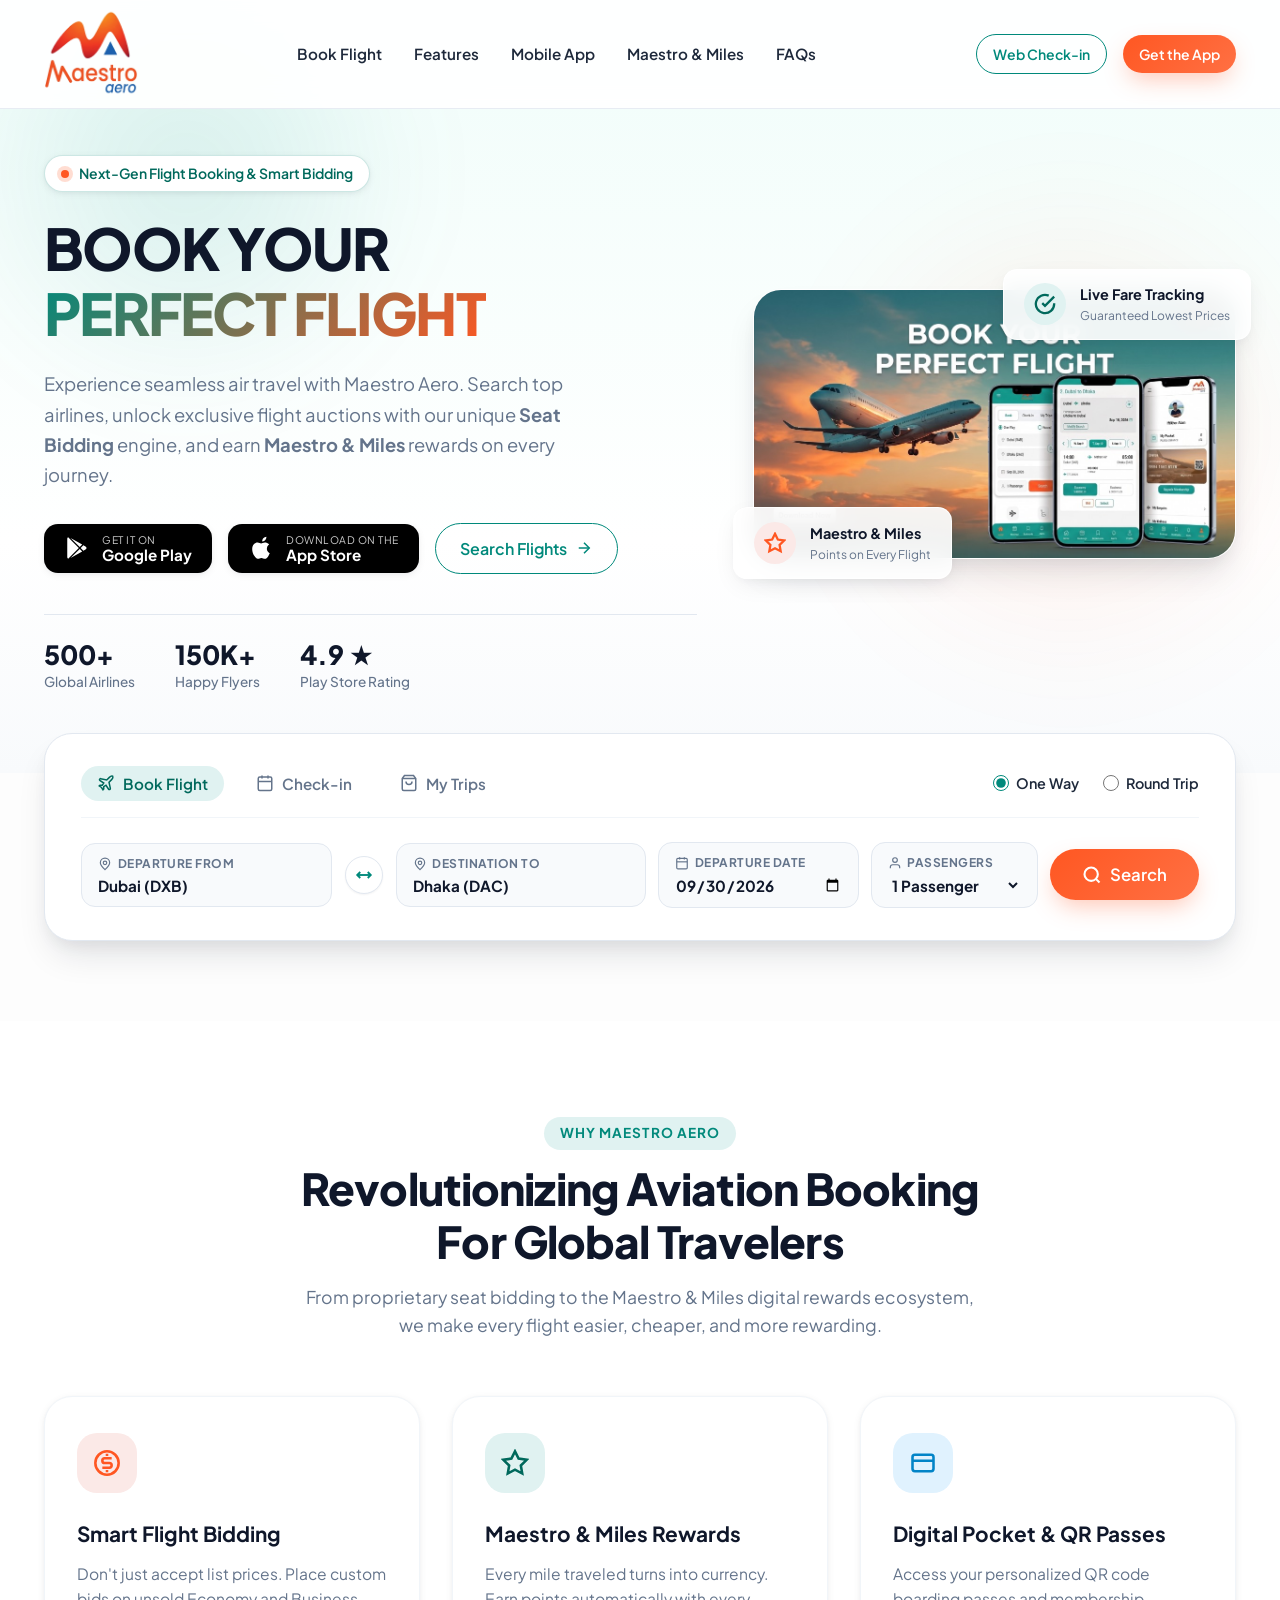
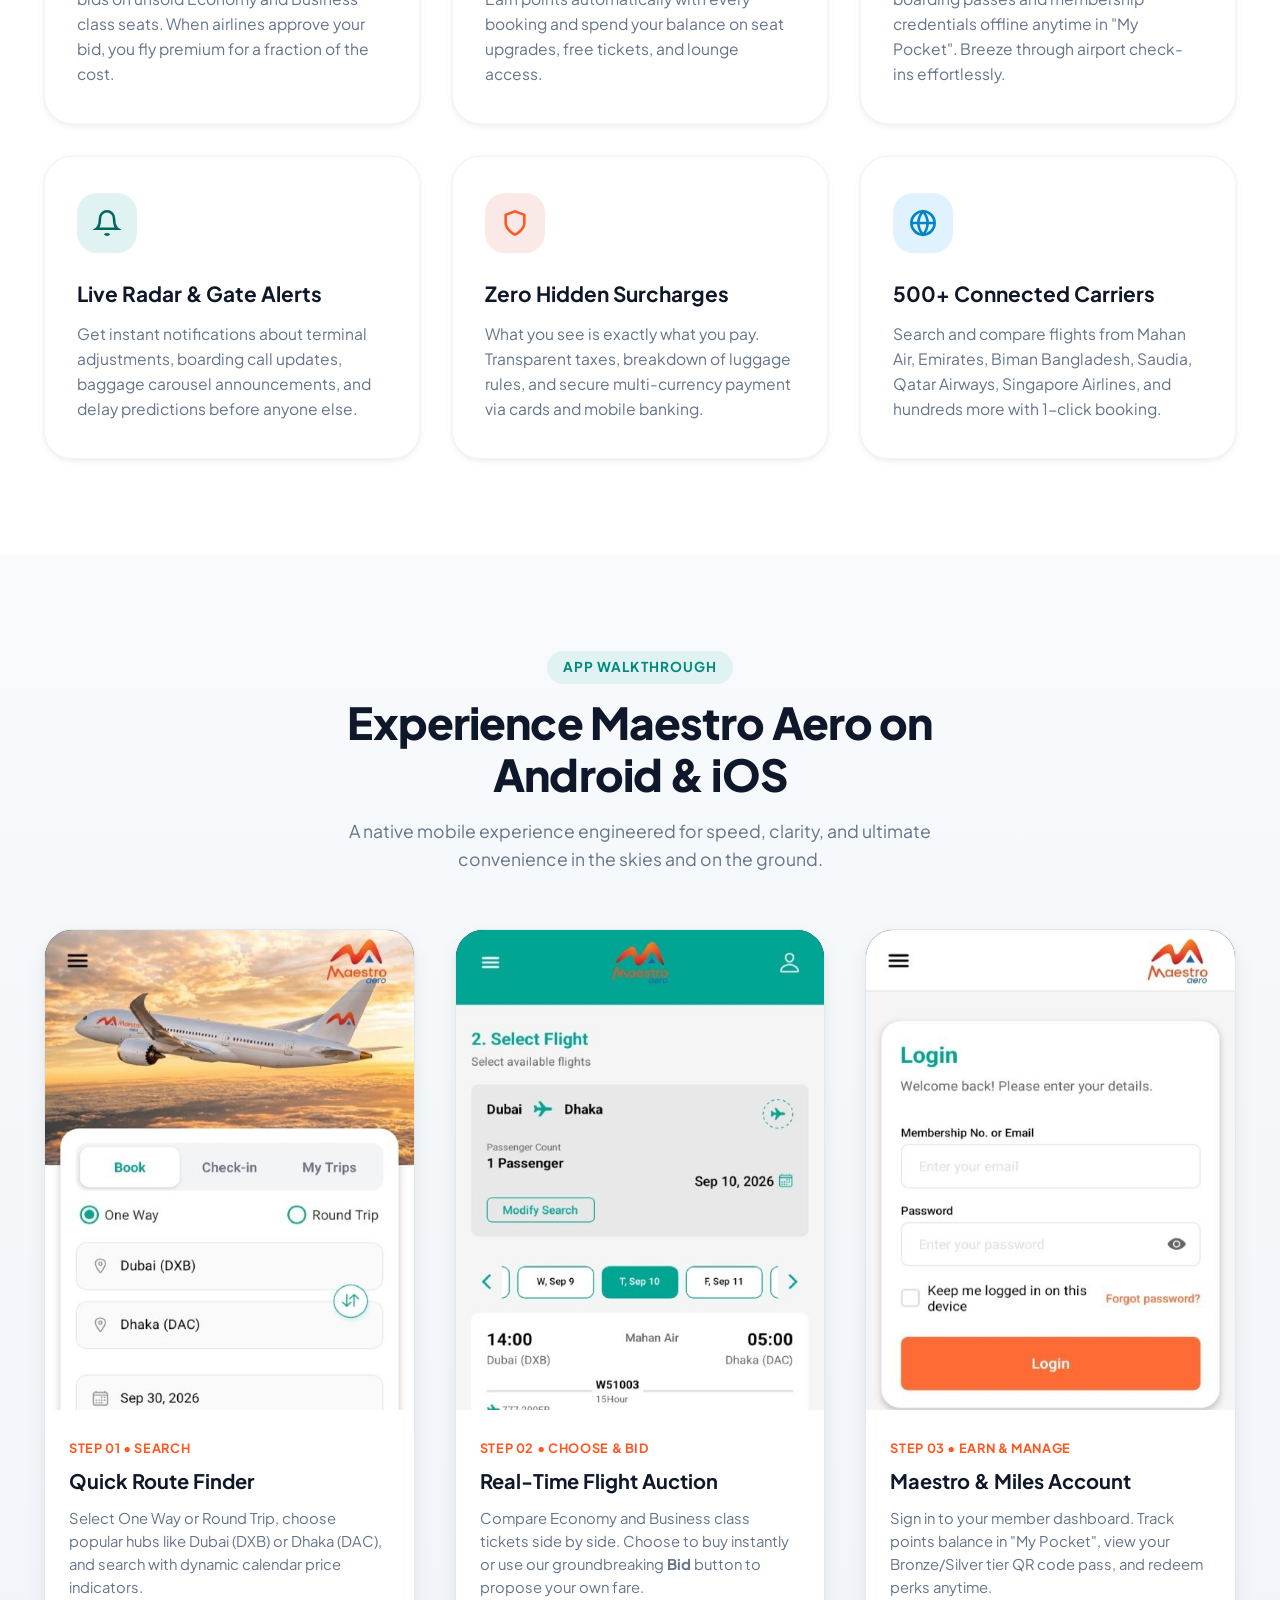
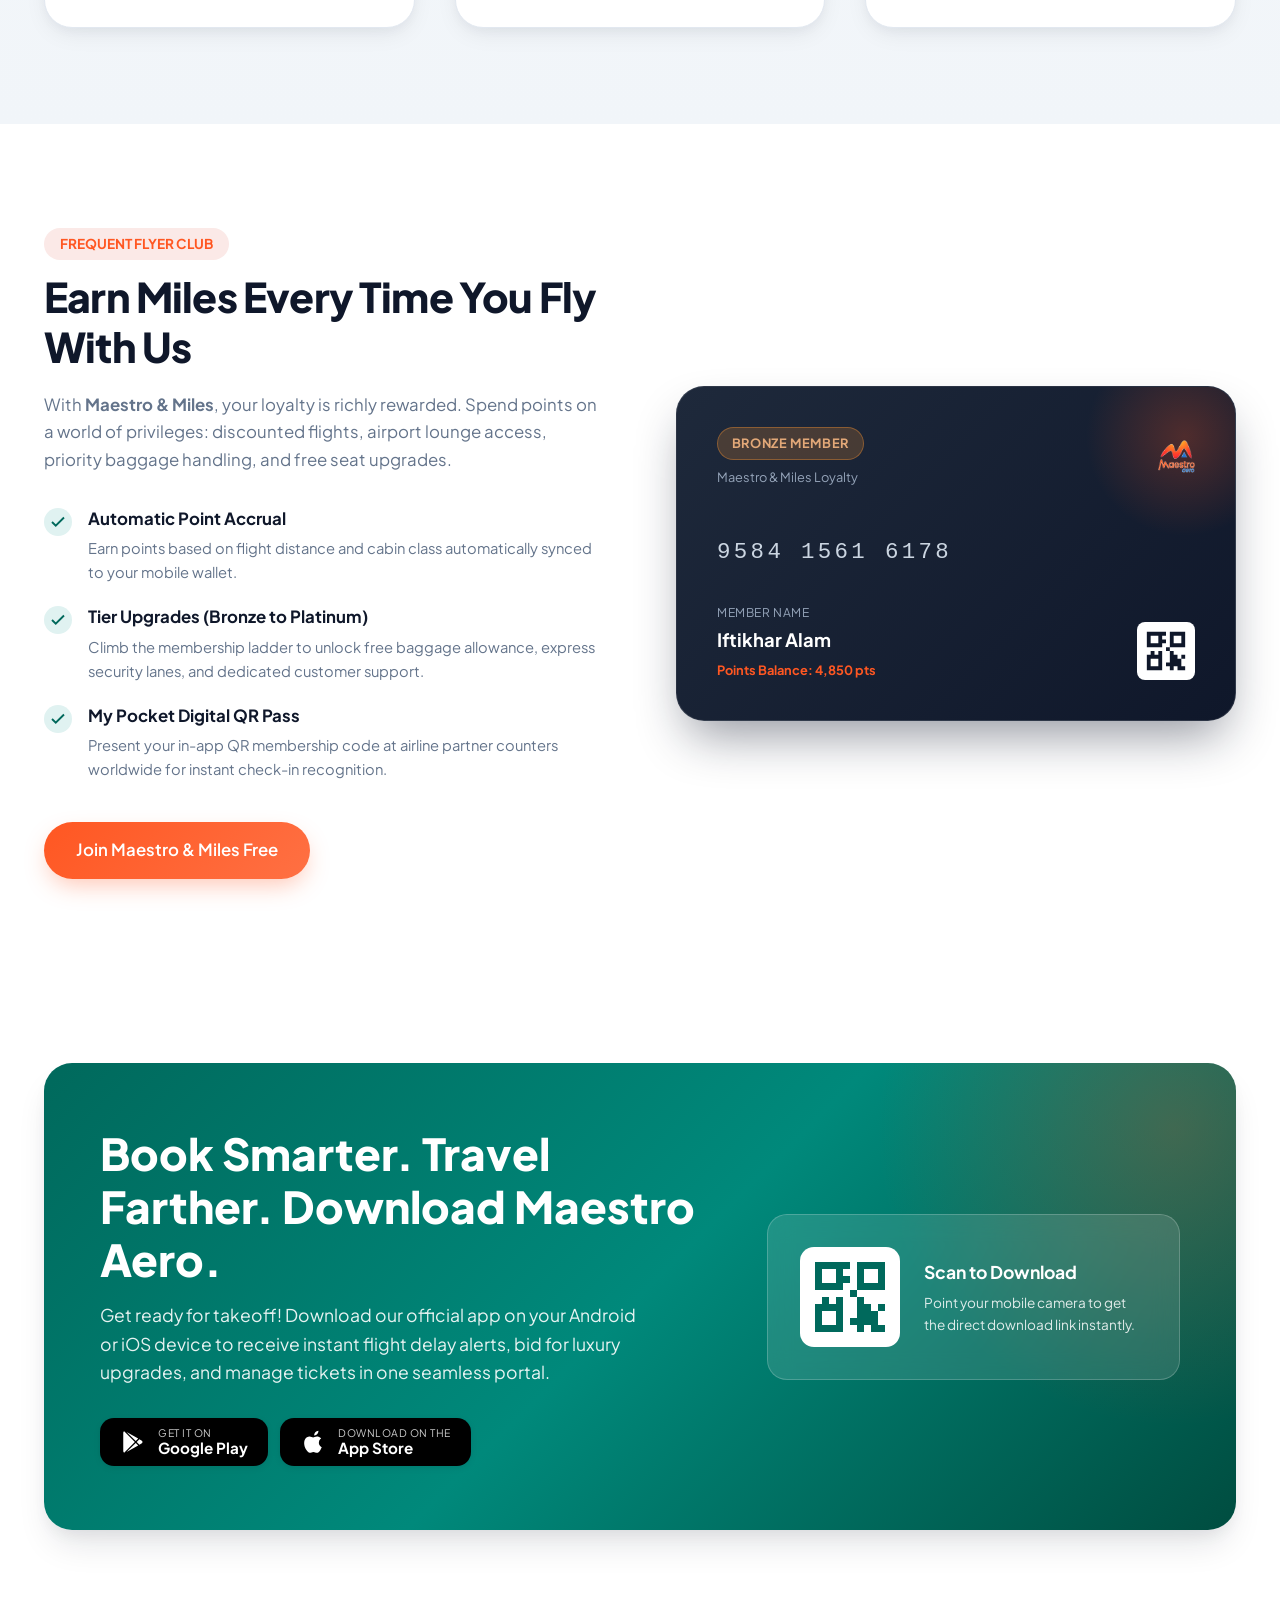
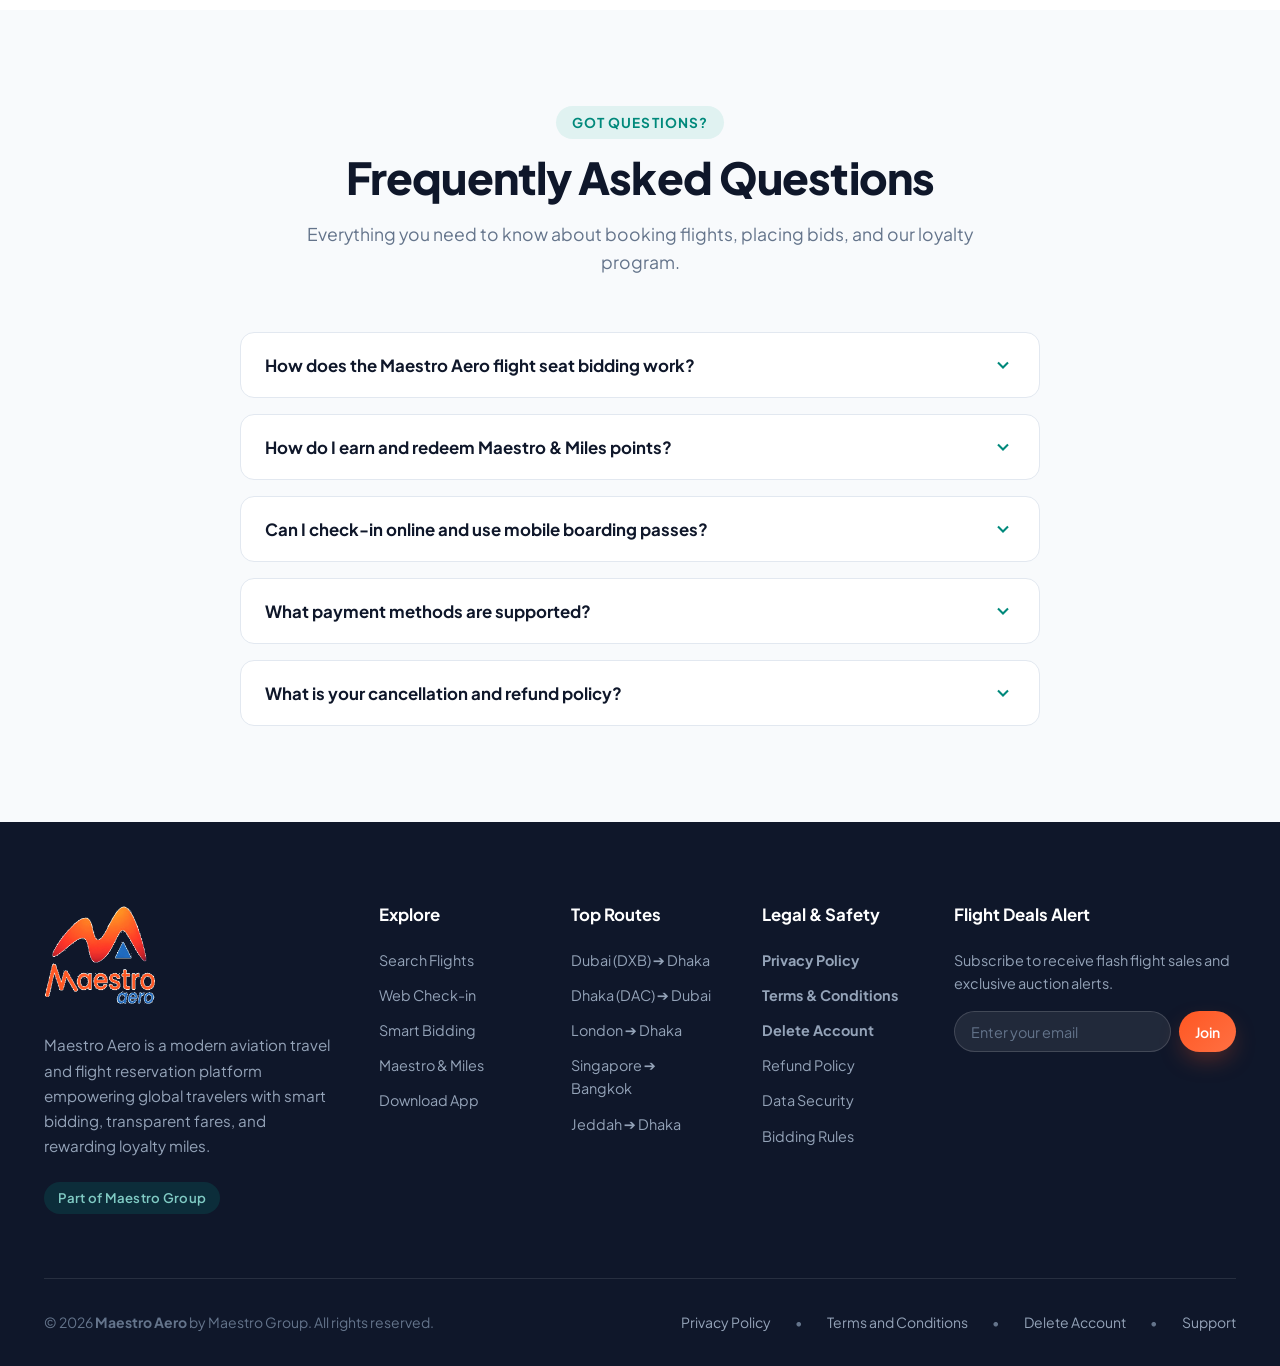
==== commit 2def8beb: "feat: add delete account page matching concept and scale logo 3x" ====
--- a/index.html
+++ b/index.html
@@ -729,6 +729,7 @@
           <div class="footer-links">
             <a href="privacy.html"><strong>Privacy Policy</strong></a>
             <a href="terms.html"><strong>Terms & Conditions</strong></a>
+            <a href="delete-account.html"><strong>Delete Account</strong></a>
             <a href="terms.html#refunds">Refund Policy</a>
             <a href="privacy.html#security">Data Security</a>
             <a href="terms.html#bidding">Bidding Rules</a>
@@ -756,6 +757,8 @@
           <span>•</span>
           <a href="terms.html">Terms and Conditions</a>
           <span>•</span>
+          <a href="delete-account.html">Delete Account</a>
+          <span>•</span>
           <a href="#faq">Support</a>
         </div>
       </div>
--- a/assets/css/style.css
+++ b/assets/css/style.css
@@ -276,7 +276,7 @@
   left: 0;
   right: 0;
   z-index: 1000;
-  background: rgba(255, 255, 255, 0.9);
+  background: rgba(255, 255, 255, 0.92);
   backdrop-filter: blur(14px);
   -webkit-backdrop-filter: blur(14px);
   border-bottom: 1px solid rgba(226, 232, 240, 0.8);
@@ -292,7 +292,14 @@
   display: flex;
   align-items: center;
   justify-content: space-between;
-  height: 76px;
+  min-height: 106px;
+  padding-top: 0.5rem;
+  padding-bottom: 0.5rem;
+  transition: min-height var(--transition-fast);
+}
+
+.navbar.scrolled .nav-container {
+  min-height: 88px;
 }
 
 .brand-logo {
@@ -301,15 +308,20 @@
   gap: 0.75rem;
 }
 
+/* 3x Larger Brand Logo */
 .brand-logo img {
-  height: 44px;
+  height: 92px;
   width: auto;
   object-fit: contain;
-  transition: transform var(--transition-fast);
+  transition: all var(--transition-fast);
+}
+
+.navbar.scrolled .brand-logo img {
+  height: 76px;
 }
 
 .brand-logo:hover img {
-  transform: scale(1.05);
+  transform: scale(1.04);
 }
 
 .nav-menu {
@@ -368,7 +380,7 @@
 /* Mobile Nav Drawer */
 .mobile-nav {
   position: fixed;
-  top: 76px;
+  top: 106px;
   left: 0;
   right: 0;
   background: #ffffff;
@@ -408,7 +420,7 @@
    -------------------------------------------------------------------------- */
 .hero {
   position: relative;
-  padding-top: 130px;
+  padding-top: 155px;
   padding-bottom: 80px;
   background: linear-gradient(180deg, #f0fdfa 0%, #ffffff 70%, #f8fafc 100%);
   overflow: hidden;
@@ -1486,7 +1498,7 @@
    12. Legal Pages Specific (Privacy & Terms)
    -------------------------------------------------------------------------- */
 .legal-header {
-  padding-top: 140px;
+  padding-top: 165px;
   padding-bottom: 50px;
   background: linear-gradient(180deg, #f0fdfa 0%, #ffffff 100%);
   border-bottom: 1px solid var(--color-border);
@@ -1601,7 +1613,7 @@
 }
 
 .footer-brand .brand-logo img {
-  height: 48px;
+  height: 110px;
   filter: brightness(1.1);
 }
 
@@ -1799,6 +1811,18 @@
 }
 
 @media (max-width: 768px) {
+  .brand-logo img {
+    height: 68px;
+  }
+  .nav-container {
+    min-height: 84px;
+  }
+  .mobile-nav {
+    top: 84px;
+  }
+  .hero {
+    padding-top: 125px;
+  }
   .nav-menu, .nav-actions .btn {
     display: none;
   }
@@ -1856,3 +1880,159 @@
     padding: 1.5rem;
   }
 }
+
+/* --------------------------------------------------------------------------
+   16. Account Deletion Page Styles (Faithful to concept image)
+   -------------------------------------------------------------------------- */
+.deletion-page-wrap {
+  padding-top: 165px;
+  padding-bottom: 90px;
+  background: linear-gradient(180deg, #f0fdfa 0%, #f8fafc 100%);
+  min-height: 90vh;
+}
+
+.deletion-header {
+  text-align: center;
+  max-width: 700px;
+  margin: 0 auto 2.5rem;
+}
+
+.deletion-header h1 {
+  font-size: clamp(2rem, 3.5vw, 2.75rem);
+  font-weight: 800;
+  color: var(--color-dark);
+  margin-bottom: 0.5rem;
+}
+
+.accent-divider {
+  width: 50px;
+  height: 3px;
+  background: #00a2c7;
+  border-radius: 2px;
+  margin: 0.75rem auto 1.25rem;
+}
+
+.deletion-header p {
+  font-size: 1.025rem;
+  color: var(--color-text-muted);
+  line-height: 1.6;
+}
+
+.deletion-card {
+  background: #ffffff;
+  border-radius: var(--radius-xl);
+  padding: 3rem;
+  border: 1px solid var(--color-border);
+  box-shadow: var(--shadow-lg);
+  max-width: 740px;
+  margin: 0 auto;
+}
+
+.deletion-card-title {
+  font-size: 1.65rem;
+  font-weight: 800;
+  color: var(--color-dark);
+  margin-bottom: 0.4rem;
+}
+
+.deletion-card-desc {
+  font-size: 0.95rem;
+  color: var(--color-text-muted);
+  margin-bottom: 2rem;
+}
+
+.deletion-form {
+  display: flex;
+  flex-direction: column;
+  gap: 1.25rem;
+}
+
+.form-row-2 {
+  display: grid;
+  grid-template-columns: 1fr 1fr;
+  gap: 1.25rem;
+}
+
+.form-control-group {
+  display: flex;
+  flex-direction: column;
+}
+
+.form-control-group label {
+  font-size: 0.8rem;
+  font-weight: 700;
+  color: var(--color-dark);
+  margin-bottom: 0.4rem;
+  text-transform: uppercase;
+  letter-spacing: 0.03em;
+}
+
+.form-control-group input,
+.form-control-group textarea {
+  width: 100%;
+  padding: 0.85rem 1rem;
+  border-radius: var(--radius-md);
+  border: 1.5px solid var(--color-border);
+  background: #ffffff;
+  font-size: 0.95rem;
+  color: var(--color-dark);
+  transition: all var(--transition-fast);
+}
+
+.form-control-group input:focus,
+.form-control-group textarea:focus {
+  border-color: #00a2c7;
+  box-shadow: 0 0 0 3px rgba(0, 162, 199, 0.15);
+  background: #ffffff;
+}
+
+.form-control-group textarea {
+  resize: vertical;
+  min-height: 130px;
+}
+
+.deletion-warning {
+  background: #fff1f2;
+  border-left: 4px solid #f43f5e;
+  padding: 1rem 1.25rem;
+  border-radius: 0 var(--radius-sm) var(--radius-sm) 0;
+  font-size: 0.875rem;
+  color: #9f1239;
+  line-height: 1.55;
+  margin-top: 0.5rem;
+}
+
+.btn-deletion-submit {
+  background: #00a2c7;
+  color: #ffffff;
+  padding: 0.95rem 2rem;
+  border-radius: var(--radius-full);
+  font-weight: 700;
+  font-size: 0.95rem;
+  letter-spacing: 0.05em;
+  text-transform: uppercase;
+  border: none;
+  cursor: pointer;
+  transition: all var(--transition-base);
+  margin-top: 0.5rem;
+  text-align: center;
+  box-shadow: 0 8px 20px -3px rgba(0, 162, 199, 0.35);
+}
+
+.btn-deletion-submit:hover {
+  background: #008ba3;
+  transform: translateY(-2px);
+  box-shadow: 0 12px 25px -4px rgba(0, 162, 199, 0.45);
+}
+
+@media (max-width: 640px) {
+  .form-row-2 {
+    grid-template-columns: 1fr;
+  }
+  .deletion-card {
+    padding: 1.75rem;
+  }
+  .deletion-page-wrap {
+    padding-top: 130px;
+  }
+}
